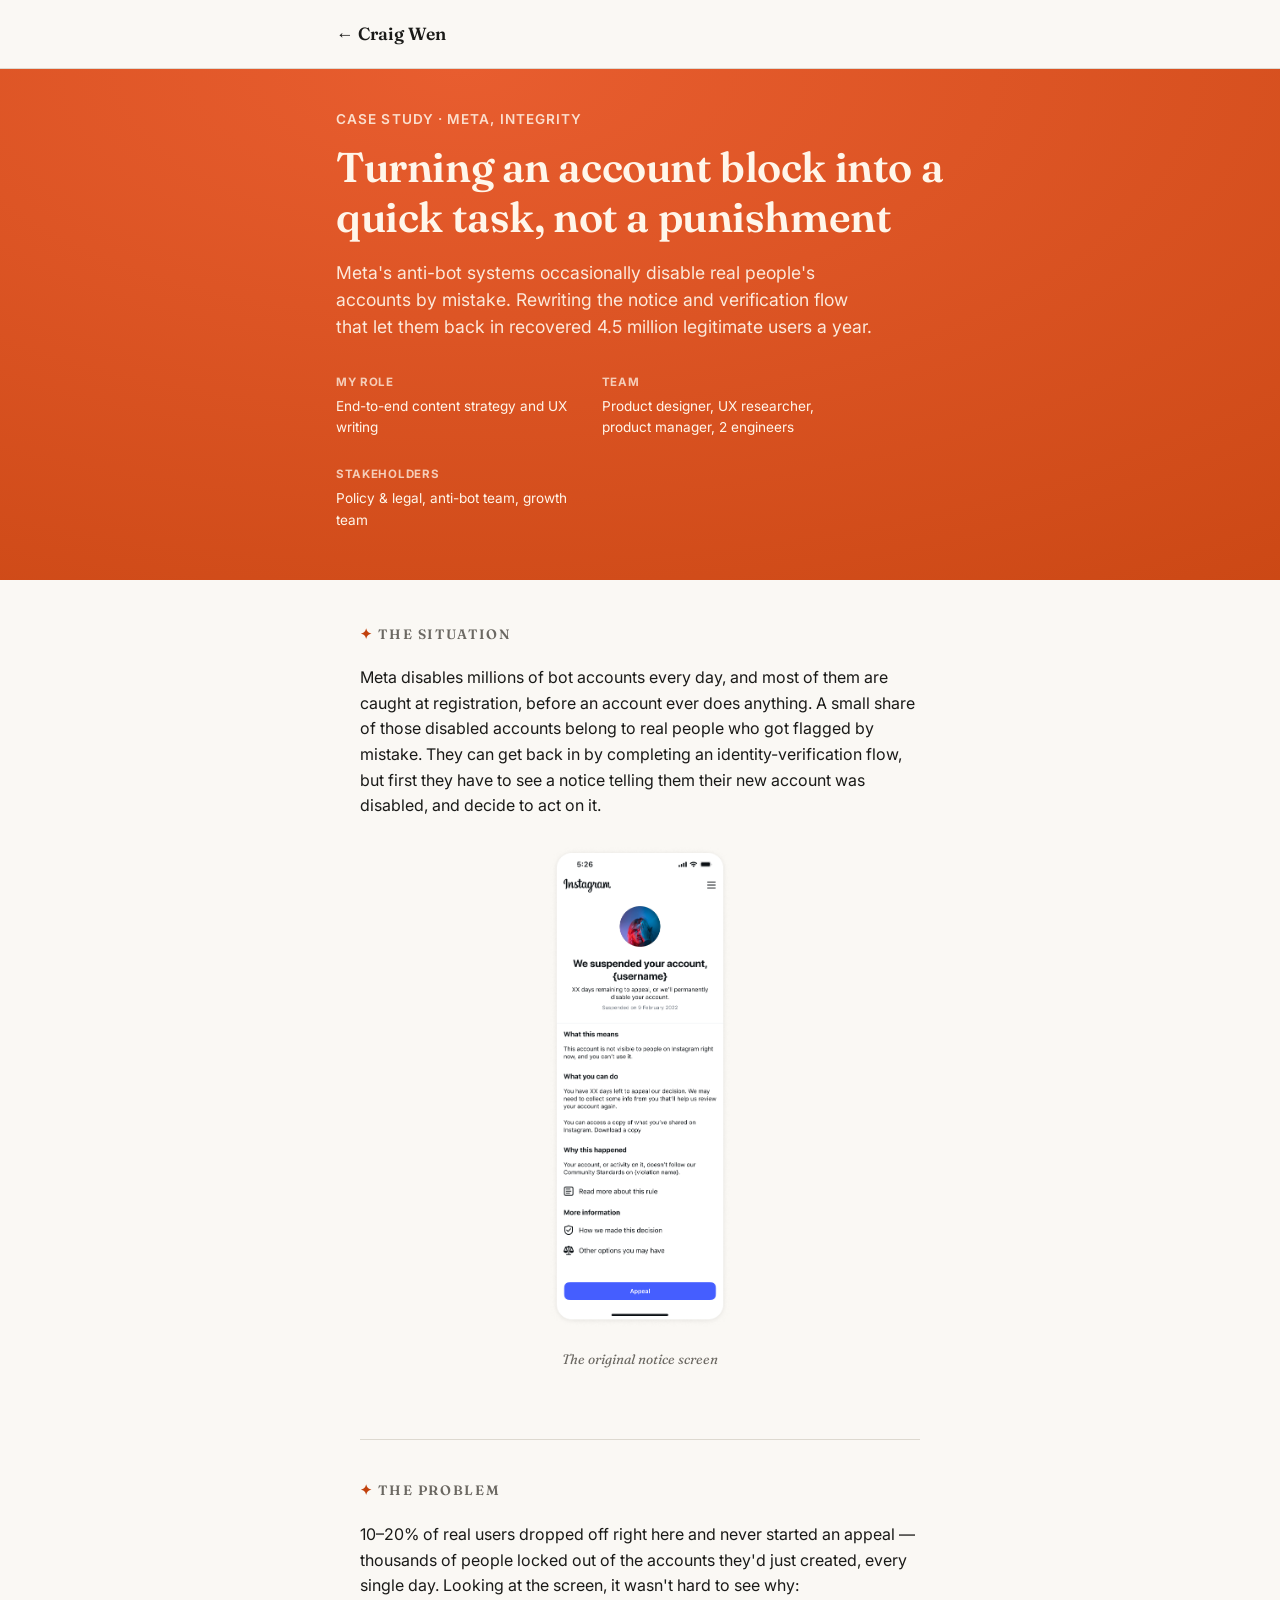
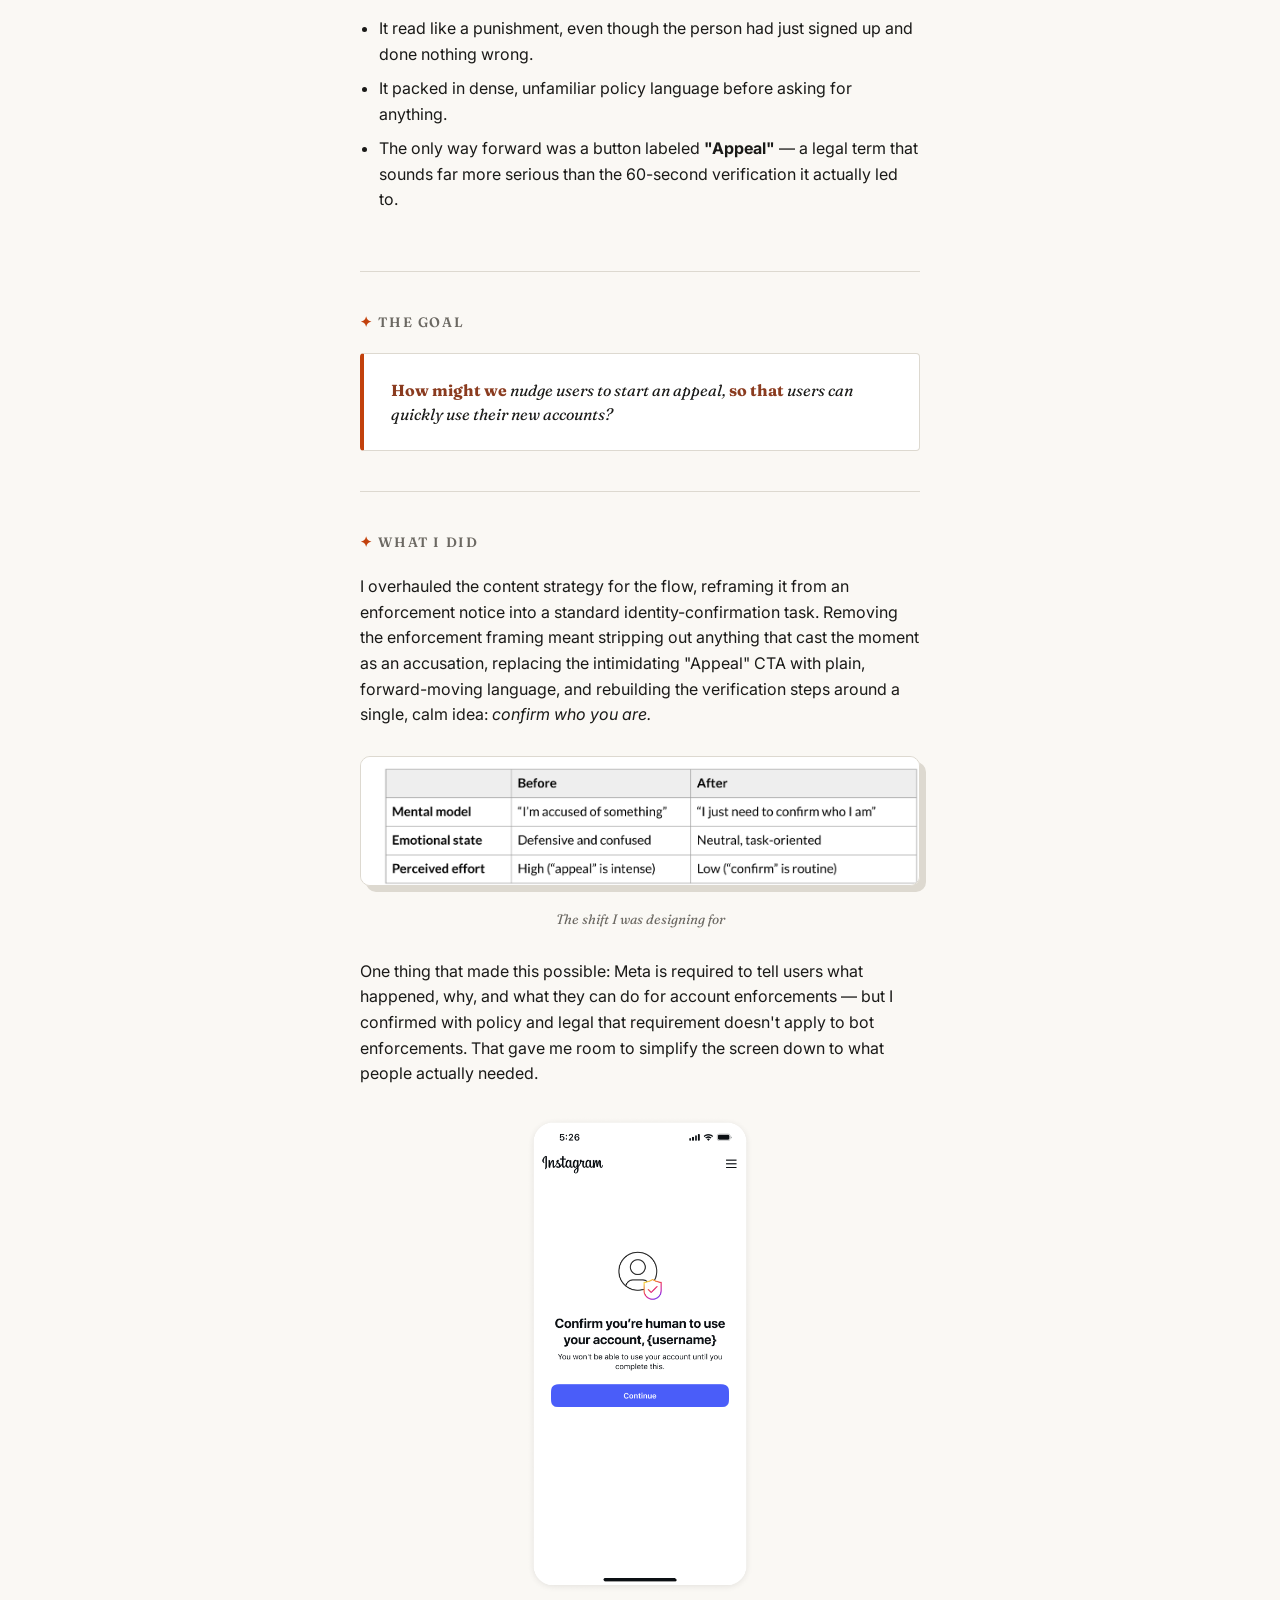
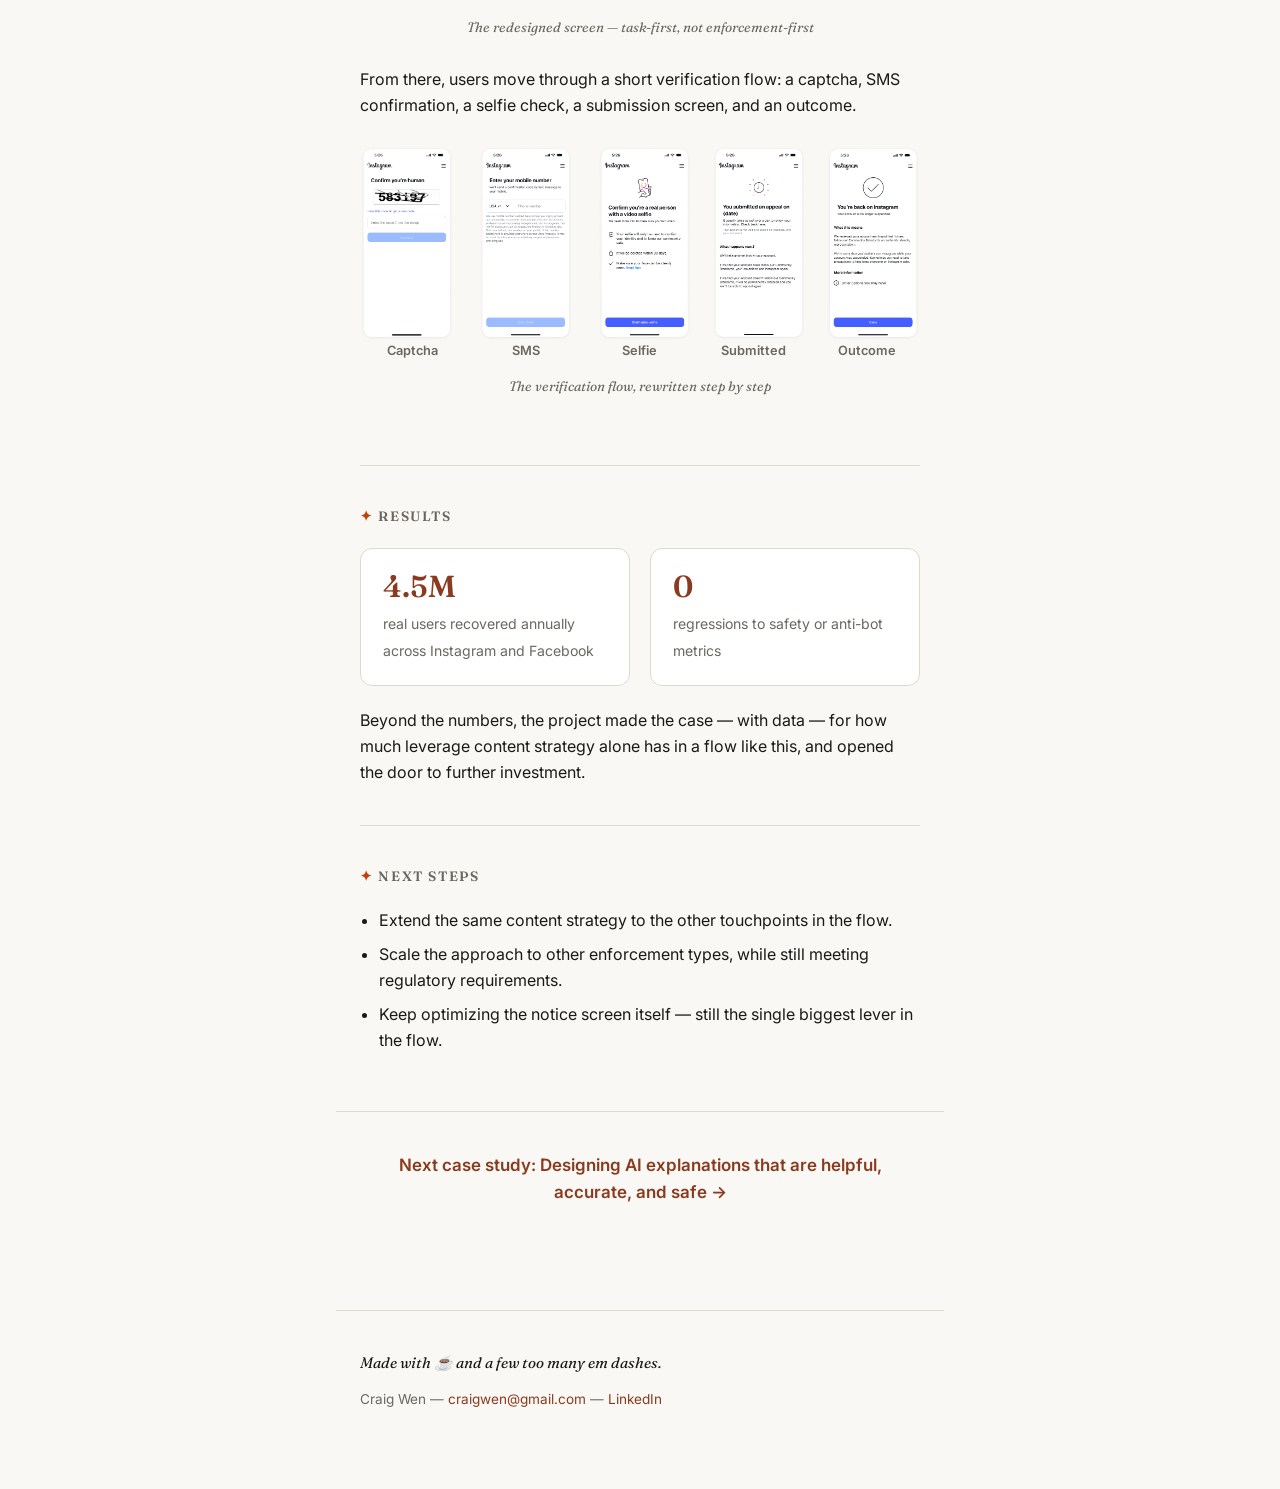
==== case-study-account-recovery.html @ 03ef3c87 "Version CSS/JS URLs so deploys can't serve stale assets" ====
<!doctype html>
<html lang="en">
<head>
<meta charset="utf-8">
<meta name="viewport" content="width=device-width, initial-scale=1">
<title>Recovering 4.5M blocked accounts a year — Craig Wen</title>
<meta name="description" content="Case study: reframing an account verification flow at Meta, recovering 4.5 million real users a year with no regressions.">
<link rel="stylesheet" href="style.css?v=3">
</head>
<body>

<header class="site-header">
  <div class="site-header-inner">
    <a class="site-name site-back" href="index.html">← Craig Wen</a>
  </div>
</header>

<div class="cs-topbar">
  <div class="cs-topbar-inner">
    <p class="cs-eyebrow">Case study · Meta, Integrity</p>
    <h1>Turning an account block into a quick task, not a punishment</h1>
    <p class="cs-dek">Meta's anti-bot systems occasionally disable real people's accounts by mistake. Rewriting the notice and verification flow that let them back in recovered 4.5 million legitimate users a year.</p>
    <ul class="cs-meta">
      <li><strong>My role</strong>End-to-end content strategy and UX writing</li>
      <li><strong>Team</strong>Product designer, UX researcher, product manager, 2 engineers</li>
      <li><strong>Stakeholders</strong>Policy &amp; legal, anti-bot team, growth team</li>
    </ul>
  </div>
</div>

<div class="cs-body">

  <section class="cs-section">
    <h2>The situation</h2>
    <p>Meta disables millions of bot accounts every day, and most of them are caught at registration, before an account ever does anything. A small share of those disabled accounts belong to real people who got flagged by mistake. They can get back in by completing an identity-verification flow, but first they have to see a notice telling them their new account was disabled, and decide to act on it.</p>
    <div class="cs-figure is-device">
      <img src="assets/case-studies/cs1-notice-before.png" alt="Original notice screen reading &quot;We suspended your account&quot; with dense legal-style copy explaining what this means, what you can do, and why this happened, ending in an &quot;Appeal&quot; button.">
      <figcaption>The original notice screen</figcaption>
    </div>
  </section>

  <section class="cs-section">
    <h2>The problem</h2>
    <p>10–20% of real users dropped off right here and never started an appeal — thousands of people locked out of the accounts they'd just created, every single day. Looking at the screen, it wasn't hard to see why:</p>
    <ul>
      <li>It read like a punishment, even though the person had just signed up and done nothing wrong.</li>
      <li>It packed in dense, unfamiliar policy language before asking for anything.</li>
      <li>The only way forward was a button labeled <strong>"Appeal"</strong> — a legal term that sounds far more serious than the 60-second verification it actually led to.</li>
    </ul>
  </section>

  <section class="cs-section">
    <h2>The goal</h2>
    <p class="cs-hmw"><b>How might we</b> nudge users to start an appeal, <b>so that</b> users can quickly use their new accounts?</p>
  </section>

  <section class="cs-section">
    <h2>What I did</h2>
    <p>I overhauled the content strategy for the flow, reframing it from an enforcement notice into a standard identity-confirmation task. Removing the enforcement framing meant stripping out anything that cast the moment as an accusation, replacing the intimidating "Appeal" CTA with plain, forward-moving language, and rebuilding the verification steps around a single, calm idea: <em>confirm who you are.</em></p>
    <div class="cs-figure">
      <img src="assets/case-studies/cs1-mental-model-table.png" alt="Table comparing the user's mental model, emotional state, and perceived effort before and after the redesign. Before: 'I'm accused of something,' defensive and confused, high effort. After: 'I just need to confirm who I am,' neutral and task-oriented, low effort.">
      <figcaption>The shift I was designing for</figcaption>
    </div>
    <p>One thing that made this possible: Meta is required to tell users what happened, why, and what they can do for account enforcements — but I confirmed with policy and legal that requirement doesn't apply to bot enforcements. That gave me room to simplify the screen down to what people actually needed.</p>
    <div class="cs-figure is-device">
      <img src="assets/case-studies/cs1-confirm-after.png" alt="Redesigned screen reading 'Confirm you're human to use your account' with a single Continue button, replacing the punitive suspension notice.">
      <figcaption>The redesigned screen — task-first, not enforcement-first</figcaption>
    </div>
    <p>From there, users move through a short verification flow: a captcha, SMS confirmation, a selfie check, a submission screen, and an outcome.</p>
    <div class="cs-figure is-wide is-device">
      <img src="assets/case-studies/cs1-appeal-flow.png" alt="Five-screen appeal flow: Captcha, SMS, Selfie, Submitted, and Outcome, each using calm, task-oriented language.">
      <div class="cs-flow-labels">
        <span>Captcha</span><span>SMS</span><span>Selfie</span><span>Submitted</span><span>Outcome</span>
      </div>
      <figcaption>The verification flow, rewritten step by step</figcaption>
    </div>
  </section>

  <section class="cs-section">
    <h2>Results</h2>
    <div class="cs-stats">
      <div class="cs-stat"><span class="num">4.5M</span><span class="label">real users recovered annually across Instagram and Facebook</span></div>
      <div class="cs-stat"><span class="num">0</span><span class="label">regressions to safety or anti-bot metrics</span></div>
    </div>
    <p style="margin-top:1.4rem;">Beyond the numbers, the project made the case — with data — for how much leverage content strategy alone has in a flow like this, and opened the door to further investment.</p>
  </section>

  <section class="cs-section">
    <h2>Next steps</h2>
    <ul>
      <li>Extend the same content strategy to the other touchpoints in the flow.</li>
      <li>Scale the approach to other enforcement types, while still meeting regulatory requirements.</li>
      <li>Keep optimizing the notice screen itself — still the single biggest lever in the flow.</li>
    </ul>
  </section>

</div>

<div class="cs-nextup">
  <a href="case-study-ai-explanations.html">Next case study: Designing AI explanations that are helpful, accurate, and safe →</a>
</div>

<footer>
  <p class="footer-sign">Made with <span aria-hidden="true">☕</span> and a few too many em dashes.</p>
  <p>Craig Wen — <a href="mailto:craigwen@gmail.com">craigwen@gmail.com</a> — <a href="https://www.linkedin.com/in/craig-wen/">LinkedIn</a></p>
</footer>

<script src="app.js?v=3"></script>
</body>
</html>
---- style.css ----
@import url('https://fonts.googleapis.com/css2?family=Fraunces:opsz,wght@9..144,400;9..144,500;9..144,600&family=Inter:wght@400;500;600&display=swap');

:root {
  --ink: #1a1a18;
  --paper: #faf8f4;
  --muted: #6b6862;
  --rule: #ddd9d0;
  --accent: #8a3b1f;
  --hero-bg: #c2410c;
  --hero-bg2: #e85d2f;
  --hero-ink: #fff6ea;
  --serif: 'Fraunces', Georgia, serif;
  --sans: 'Inter', -apple-system, BlinkMacSystemFont, sans-serif;
  --measure: 38rem;
}

* { box-sizing: border-box; }

.sr-only {
  position: absolute;
  width: 1px;
  height: 1px;
  padding: 0;
  margin: -1px;
  overflow: hidden;
  clip: rect(0 0 0 0);
  clip-path: inset(50%);
  white-space: nowrap;
  border: 0;
}

html {
  -webkit-text-size-adjust: 100%;
  scroll-padding-top: 5.5rem;
}

body {
  margin: 0;
  background: var(--paper);
  color: var(--ink);
  font-family: var(--sans);
  font-size: 17px;
  line-height: 1.6;
  -webkit-font-smoothing: antialiased;
}

main, footer {
  max-width: var(--measure);
  margin: 0 auto;
  padding: 0 1.5rem;
}

.site-header {
  position: sticky;
  top: 0;
  z-index: 50;
  background: var(--paper);
  border-bottom: 1px solid var(--rule);
  padding: 1.25rem 1.5rem;
}

.site-header-inner {
  max-width: var(--measure);
  margin: 0 auto;
  display: flex;
  justify-content: space-between;
  align-items: baseline;
}

.site-name {
  font-family: var(--serif);
  font-weight: 600;
  font-size: 1.1rem;
  color: var(--ink);
}

.site-back {
  text-decoration: none;
  transition: color 0.15s ease;
}

.site-back:hover {
  color: var(--hero-bg);
}

.site-nav {
  display: flex;
  align-items: center;
  gap: 0.9rem;
}

.site-nav a {
  color: var(--muted);
  text-decoration: none;
  font-size: 0.9rem;
  font-weight: 500;
  transition: color 0.15s ease;
}

.site-nav a:hover {
  color: var(--ink);
}

@keyframes rise {
  from { opacity: 0; transform: translateY(14px); }
  to { opacity: 1; transform: translateY(0); }
}

.summary {
  padding: 2.5rem 0;
  border-top: 1px solid var(--rule);
}

.summary p {
  font-family: var(--serif);
  font-size: 1.5rem;
  line-height: 1.5;
  margin: 0 0 1.3rem;
}

.summary p:last-child { margin-bottom: 0; }

section h2 {
  font-family: var(--serif);
  font-weight: 600;
  font-size: 0.85rem;
  text-transform: uppercase;
  letter-spacing: 0.12em;
  color: var(--muted);
  margin: 0 0 1.5rem;
}

section h2::before {
  content: '✦ ';
  color: var(--hero-bg);
}

.experience, .education, .skills {
  padding: 2.5rem 0;
  border-top: 1px solid var(--rule);
}

/* ---------- Experience: sticky rail + full detail column ---------- */

.exp-rail {
  display: none; /* becomes a rail at >=960px; below that the jobs stand alone */
}

.rail-item {
  display: flex;
  align-items: center;
  gap: 0.6rem;
  padding: 0.45rem 0 0.45rem 0.75rem;
  border-left: 2px solid transparent;
  color: var(--muted);
  font-size: 0.8rem;
  font-weight: 500;
  text-decoration: none;
  transition: color 0.18s ease, border-color 0.18s ease;
}

.rail-logo {
  height: 16px;
  width: auto;
  max-width: 24px;
  object-fit: contain;
  flex-shrink: 0;
  filter: grayscale(1) opacity(0.5);
  transition: filter 0.18s ease;
}

.rail-item:hover {
  color: var(--ink);
}

.rail-item.is-active {
  color: var(--ink);
  font-weight: 600;
  border-left-color: var(--hero-bg);
}

.rail-item:hover .rail-logo,
.rail-item.is-active .rail-logo {
  filter: none;
}

/* Six stacked cards would be heavy — a hairline rule is enough separation. */
.job + .job {
  border-top: 1px solid var(--rule);
  padding-top: 2.2rem;
}

.job, .edu {
  margin-bottom: 2.2rem;
}

.job:last-child, .edu:last-child {
  margin-bottom: 0;
}

@media (min-width: 960px) {
  /* Hang the rail in the left margin so the detail column keeps the same
     measure as the prose above it. */
  .experience {
    margin-left: -10.5rem;
    max-width: none;
  }

  .experience > h2 {
    margin-left: 10.5rem;
  }

  .exp-layout {
    display: grid;
    grid-template-columns: 9rem 1fr;
    gap: 1.5rem;
    align-items: start;
  }

  .exp-rail {
    display: block;
    position: sticky;
    top: 5.5rem; /* matches html { scroll-padding-top } */
  }
}

.job-head {
  display: flex;
  justify-content: space-between;
  align-items: flex-start;
  gap: 1rem;
  flex-wrap: wrap;
  margin-bottom: 0.1rem;
}

.job-identity {
  display: flex;
  align-items: center;
  gap: 0.65rem;
}

.job-logo {
  height: 26px;
  width: auto;
  max-width: 52px;
  object-fit: contain;
  flex-shrink: 0;
}

.job-mark {
  height: 26px;
  display: flex;
  align-items: center;
  font-size: 1.2rem;
  color: var(--hero-bg);
}

.job h3, .edu h3 {
  font-family: var(--serif);
  font-weight: 600;
  font-size: 1.25rem;
  margin: 0;
}

.dates {
  color: var(--muted);
  font-size: 0.85rem;
  white-space: nowrap;
}

.title {
  margin: 0.15rem 0 0.7rem;
  color: var(--muted);
  font-size: 0.95rem;
  font-style: italic;
  font-family: var(--serif);
}

.job ul {
  margin: 0;
  padding-left: 1.1rem;
}

.job li {
  margin-bottom: 0.5rem;
  font-size: 0.97rem;
}

.job li:last-child { margin-bottom: 0; }

.job-summary {
  margin: 0;
  font-size: 0.97rem;
}

.job.earlier h3 {
  font-size: 1.1rem;
}

.edu p {
  margin: 0;
  color: var(--muted);
  font-size: 0.95rem;
}

.skill-tags {
  list-style: none;
  margin: 0;
  padding: 0;
  display: flex;
  flex-wrap: wrap;
  gap: 0.6rem;
}

.skill-tags li {
  font-size: 0.88rem;
  font-weight: 500;
  padding: 0.4rem 0.85rem;
  border: 1.5px solid var(--ink);
  border-radius: 999px;
  background: var(--paper);
  transition: transform 0.18s ease, background 0.18s ease, color 0.18s ease;
}

.skill-tags li:nth-child(odd) { transform: rotate(-1.2deg); }
.skill-tags li:nth-child(even) { transform: rotate(1.2deg); }

.skill-tags li:hover {
  background: var(--hero-bg);
  border-color: var(--hero-bg);
  color: var(--hero-ink);
  transform: rotate(0deg) scale(1.05);
}

footer {
  padding: 2.5rem 1.5rem 4rem;
  border-top: 1px solid var(--rule);
  margin-top: 2.5rem;
  color: var(--muted);
  font-size: 0.85rem;
}

.footer-sign {
  font-family: var(--serif);
  font-style: italic;
  color: var(--ink);
  font-size: 0.95rem;
  margin: 0 0 0.6rem;
}

/* ---------- Typed role + caret after the name ---------- */

.site-role {
  font-family: var(--sans);
  font-size: 0.92rem;
  font-weight: 500;
  color: var(--muted);
  letter-spacing: 0.005em;
}

.caret {
  display: inline-block;
  width: 2px;
  height: 1em;
  margin-left: 3px;
  background: var(--hero-bg);
  vertical-align: -0.12em;
  animation: blink 1.15s step-end infinite;
}

/* Hold the caret solid while keys are "being pressed". */
.caret.is-typing {
  animation: none;
  opacity: 1;
}

@keyframes blink {
  0%, 100% { opacity: 1; }
  50% { opacity: 0; }
}

/* ---------- Stat hover annotations ---------- */

.stat {
  position: relative;
  cursor: help;
  border-bottom: 1.5px solid transparent;
  transition: border-color 0.18s ease;
}

.stat:hover,
.stat:focus-visible {
  border-bottom-color: var(--hero-bg);
}

.stat::after {
  content: attr(data-note);
  position: absolute;
  bottom: calc(100% + 8px);
  left: 50%;
  transform: translateX(-50%) translateY(4px);
  min-width: 12rem;
  max-width: 16rem;
  padding: 0.5rem 0.7rem;
  background: var(--ink);
  color: var(--paper);
  font-family: var(--sans);
  font-style: normal;
  font-size: 0.78rem;
  font-weight: 500;
  line-height: 1.4;
  text-align: center;
  border-radius: 8px;
  opacity: 0;
  pointer-events: none;
  transition: opacity 0.2s ease, transform 0.2s ease;
  z-index: 10;
}

.stat:hover::after,
.stat:focus-visible::after {
  opacity: 1;
  transform: translateX(-50%) translateY(0);
}

/* ---------- "Words matter" callout ---------- */

.words-matter {
  margin: 1.2rem 0 0;
  padding: 0.9rem 0 0.9rem 1rem;
  border-left: 2.5px solid var(--hero-bg);
  font-family: var(--serif);
  font-style: italic;
  font-size: 1rem;
  line-height: 1.5;
  color: var(--ink);
}

.words-matter::before {
  content: 'Words matter';
  display: block;
  font-family: var(--sans);
  font-style: normal;
  font-size: 0.68rem;
  font-weight: 700;
  letter-spacing: 0.14em;
  text-transform: uppercase;
  color: var(--hero-bg);
  margin-bottom: 0.35rem;
}

/* ---------- Copy-to-clipboard toast ---------- */

.toast {
  position: fixed;
  bottom: 1.5rem;
  left: 50%;
  transform: translateX(-50%) translateY(10px);
  background: var(--ink);
  color: var(--paper);
  font-size: 0.85rem;
  font-weight: 500;
  padding: 0.65rem 1.1rem;
  border-radius: 999px;
  opacity: 0;
  pointer-events: none;
  transition: opacity 0.25s ease, transform 0.25s ease;
  z-index: 100;
}

.toast.is-visible {
  opacity: 1;
  transform: translateX(-50%) translateY(0);
}

footer a {
  color: var(--accent);
  text-decoration: none;
}

@media (max-width: 480px) {
  body { font-size: 16px; }
  .cs-card {
    grid-template-columns: 1fr;
  }
  .cs-card-img {
    grid-column: 1;
    grid-row: auto;
    width: 80px;
    margin-bottom: 0.9rem;
  }
}

/* ---------- Case studies (homepage cards) ---------- */

.case-studies {
  padding: 2.5rem 0;
  border-top: 1px solid var(--rule);
}

.cs-cards {
  display: flex;
  flex-direction: column;
  gap: 1.1rem;
}

.cs-card {
  display: grid;
  grid-template-columns: 1fr 108px;
  gap: 0 1.25rem;
  align-items: start;
  padding: 1.5rem 1.6rem;
  background: var(--paper);
  border: 1.5px solid var(--rule);
  border-radius: 14px;
  text-decoration: none;
  color: inherit;
  transition: transform 0.18s ease, border-color 0.18s ease, box-shadow 0.18s ease;
}

.cs-card-img {
  grid-column: 2;
  grid-row: 1 / 5;
  width: 108px;
  aspect-ratio: 9 / 18;
  object-fit: cover;
  object-position: center 22%;
  border-radius: 10px;
  border: 1px solid var(--rule);
}

.cs-card:hover {
  transform: translateY(-3px);
  border-color: var(--hero-bg);
  box-shadow: 4px 5px 0 var(--rule);
}

.cs-card .cs-card-eyebrow {
  display: flex;
  align-items: center;
  grid-column: 1;
  margin-bottom: 0.7rem;
}

.cs-card-logo {
  height: 20px;
  width: auto;
  max-width: 104px;
  object-fit: contain;
  object-position: left center;
  filter: grayscale(1) opacity(0.55);
  transition: filter 0.18s ease;
}

.cs-card:hover .cs-card-logo {
  filter: none;
}

.cs-card h3 {
  grid-column: 1;
  font-family: var(--serif);
  font-weight: 600;
  font-size: 1.3rem;
  margin: 0 0 0.5rem;
  line-height: 1.3;
}

.cs-card p {
  grid-column: 1;
  margin: 0;
  color: var(--muted);
  font-size: 0.95rem;
  line-height: 1.5;
}

.cs-card .cs-card-cta {
  font-size: 0.85rem;
  font-weight: 600;
  color: var(--ink);
}

.cs-card .cs-card-cta::after {
  content: ' →';
}

/* ---------- Case study pages ---------- */

.cs-topbar {
  background: radial-gradient(120% 140% at 18% 0%, var(--hero-bg2) 0%, var(--hero-bg) 60%);
  background-size: 200% 200%;
  color: var(--hero-ink);
  padding: 2.5rem 1.5rem 3rem;
  animation: drift 34s ease-in-out infinite alternate;
}

@keyframes drift {
  from { background-position: 0% 0%; }
  to { background-position: 100% 60%; }
}

.cs-topbar-inner {
  max-width: var(--measure);
  margin: 0 auto;
}

.cs-eyebrow {
  font-weight: 600;
  font-size: 0.85rem;
  letter-spacing: 0.08em;
  text-transform: uppercase;
  opacity: 0.85;
  margin: 0 0 0.75rem;
}

.cs-topbar h1 {
  font-family: var(--serif);
  font-weight: 600;
  font-size: clamp(1.9rem, 5vw, 2.6rem);
  line-height: 1.2;
  margin: 0 0 1rem;
  letter-spacing: -0.01em;
}

.cs-dek {
  font-size: 1.1rem;
  line-height: 1.55;
  opacity: 0.92;
  margin: 0;
  max-width: 34rem;
}

.cs-meta {
  display: flex;
  flex-wrap: wrap;
  gap: 1.6rem;
  margin: 2rem 0 0;
  padding: 0;
  list-style: none;
}

.cs-meta li {
  font-size: 0.85rem;
  max-width: 15rem;
}

.cs-meta strong {
  display: block;
  font-size: 0.72rem;
  text-transform: uppercase;
  letter-spacing: 0.06em;
  opacity: 0.75;
  margin-bottom: 0.3rem;
}

.cs-body {
  max-width: var(--measure);
  margin: 0 auto;
  padding: 0 1.5rem;
}

.cs-section {
  padding: 2.5rem 0;
  border-top: 1px solid var(--rule);
}

.cs-section:first-child {
  border-top: none;
  padding-top: 2.75rem;
}

.cs-section h2 {
  font-family: var(--serif);
  font-weight: 600;
  font-size: 0.85rem;
  text-transform: uppercase;
  letter-spacing: 0.12em;
  color: var(--muted);
  margin: 0 0 1.25rem;
}

.cs-section h2::before {
  content: '✦ ';
  color: var(--hero-bg);
}

.cs-section p {
  margin: 0 0 1.1rem;
  font-size: 1rem;
}

.cs-section p:last-child { margin-bottom: 0; }

.cs-section ul, .cs-section ol {
  margin: 0 0 1.1rem;
  padding-left: 1.2rem;
}

.cs-section li {
  margin-bottom: 0.55rem;
  font-size: 1rem;
}

.cs-section li:last-child { margin-bottom: 0; }

.cs-hmw {
  font-family: var(--serif);
  font-size: 1.35rem;
  line-height: 1.5;
  font-style: italic;
  padding: 1.5rem 1.7rem;
  background: #fff;
  border: 1.5px solid var(--rule);
  border-left: 4px solid var(--hero-bg);
  border-radius: 4px;
}

.cs-hmw b { font-style: normal; color: var(--accent); }

.cs-figure {
  margin: 1.75rem 0;
  text-align: center;
}

.cs-figure img {
  max-width: 100%;
  border-radius: 10px;
  border: 1px solid var(--rule);
  box-shadow: 6px 6px 0 var(--rule);
}

.cs-figure.is-wide img { max-width: 100%; }

.cs-figure.is-device img {
  border: none;
  box-shadow: none;
  max-height: 480px;
}

.cs-flow-labels {
  display: grid;
  grid-template-columns: repeat(5, 1fr);
  gap: 0.5rem;
  margin: -0.5rem 0 0;
}

.cs-flow-labels span {
  text-align: center;
  font-size: 0.8rem;
  color: var(--muted);
  font-weight: 600;
}

@media (max-width: 480px) {
  .cs-flow-labels span { font-size: 0.68rem; }
}

.cs-figure figcaption {
  margin-top: 0.9rem;
  font-size: 0.85rem;
  color: var(--muted);
  font-style: italic;
  font-family: var(--serif);
}

.cs-figure-row {
  display: flex;
  gap: 1.5rem;
  justify-content: center;
  flex-wrap: wrap;
  margin: 1.75rem 0 0.9rem;
}

.cs-figure-row img {
  max-height: 340px;
  width: auto;
  border-radius: 10px;
  border: 1px solid var(--rule);
  box-shadow: 6px 6px 0 var(--rule);
}

.cs-quote {
  font-family: var(--serif);
  font-size: 1.05rem;
  font-style: italic;
  line-height: 1.6;
  padding: 1.3rem 1.6rem;
  background: #fff;
  border: 1.5px solid var(--rule);
  border-radius: 10px;
  margin: 0 0 1.1rem;
}

.cs-quote:before { content: '“'; color: var(--hero-bg); font-style: normal; }
.cs-quote:after { content: '”'; color: var(--hero-bg); font-style: normal; }

.cs-stats {
  display: grid;
  grid-template-columns: repeat(auto-fit, minmax(11rem, 1fr));
  gap: 1.2rem;
  margin: 0.5rem 0 0;
}

.cs-stat {
  padding: 1.3rem 1.4rem;
  background: #fff;
  border: 1.5px solid var(--rule);
  border-radius: 12px;
}

.cs-stat .num {
  display: block;
  font-family: var(--serif);
  font-weight: 600;
  font-size: 1.9rem;
  color: var(--accent);
  line-height: 1.1;
  margin-bottom: 0.4rem;
}

.cs-stat .label {
  font-size: 0.88rem;
  color: var(--muted);
}

.cs-flow {
  display: flex;
  align-items: center;
  gap: 0.6rem;
  flex-wrap: wrap;
  margin: 1.5rem 0;
}

.cs-flow-step {
  display: flex;
  flex-direction: column;
  align-items: center;
  gap: 0.5rem;
  text-align: center;
  width: 6.5rem;
}

.cs-flow-step .n {
  width: 2.4rem;
  height: 2.4rem;
  border-radius: 50%;
  background: var(--hero-bg);
  color: var(--hero-ink);
  display: flex;
  align-items: center;
  justify-content: center;
  font-family: var(--serif);
  font-weight: 600;
}

.cs-flow-step span:last-child {
  font-size: 0.82rem;
  color: var(--muted);
}

.cs-flow-arrow {
  color: var(--rule);
  font-size: 1.3rem;
}

.cs-dodont {
  display: grid;
  grid-template-columns: repeat(auto-fit, minmax(13rem, 1fr));
  gap: 1.2rem;
  margin: 1.5rem 0 0;
}

.cs-dodont > div {
  padding: 1.3rem 1.4rem;
  border-radius: 12px;
  border: 1.5px solid var(--rule);
}

.cs-dodont .do {
  background: #fff;
  border-left: 4px solid #3b7d4f;
}

.cs-dodont .dont {
  background: #fff;
  border-left: 4px solid var(--accent);
}

.cs-dodont .label {
  display: block;
  font-size: 0.72rem;
  font-weight: 700;
  letter-spacing: 0.08em;
  text-transform: uppercase;
  margin-bottom: 0.5rem;
}

.cs-dodont .do .label { color: #3b7d4f; }
.cs-dodont .dont .label { color: var(--accent); }

.cs-nextup {
  padding: 2.5rem 1.5rem 4rem;
  border-top: 1px solid var(--rule);
  max-width: var(--measure);
  margin: 0 auto;
  text-align: center;
}

.cs-nextup a {
  color: var(--accent);
  font-weight: 600;
  text-decoration: none;
}

@media (max-width: 480px) {
  .cs-figure-row { flex-direction: column; align-items: center; }
  .cs-figure-row img { max-height: none; }
}

@media (prefers-reduced-motion: reduce) {
  .caret { animation: none; }
  .cs-topbar { animation: none; }
  .stat::after { transition: opacity 0.15s ease; }
}
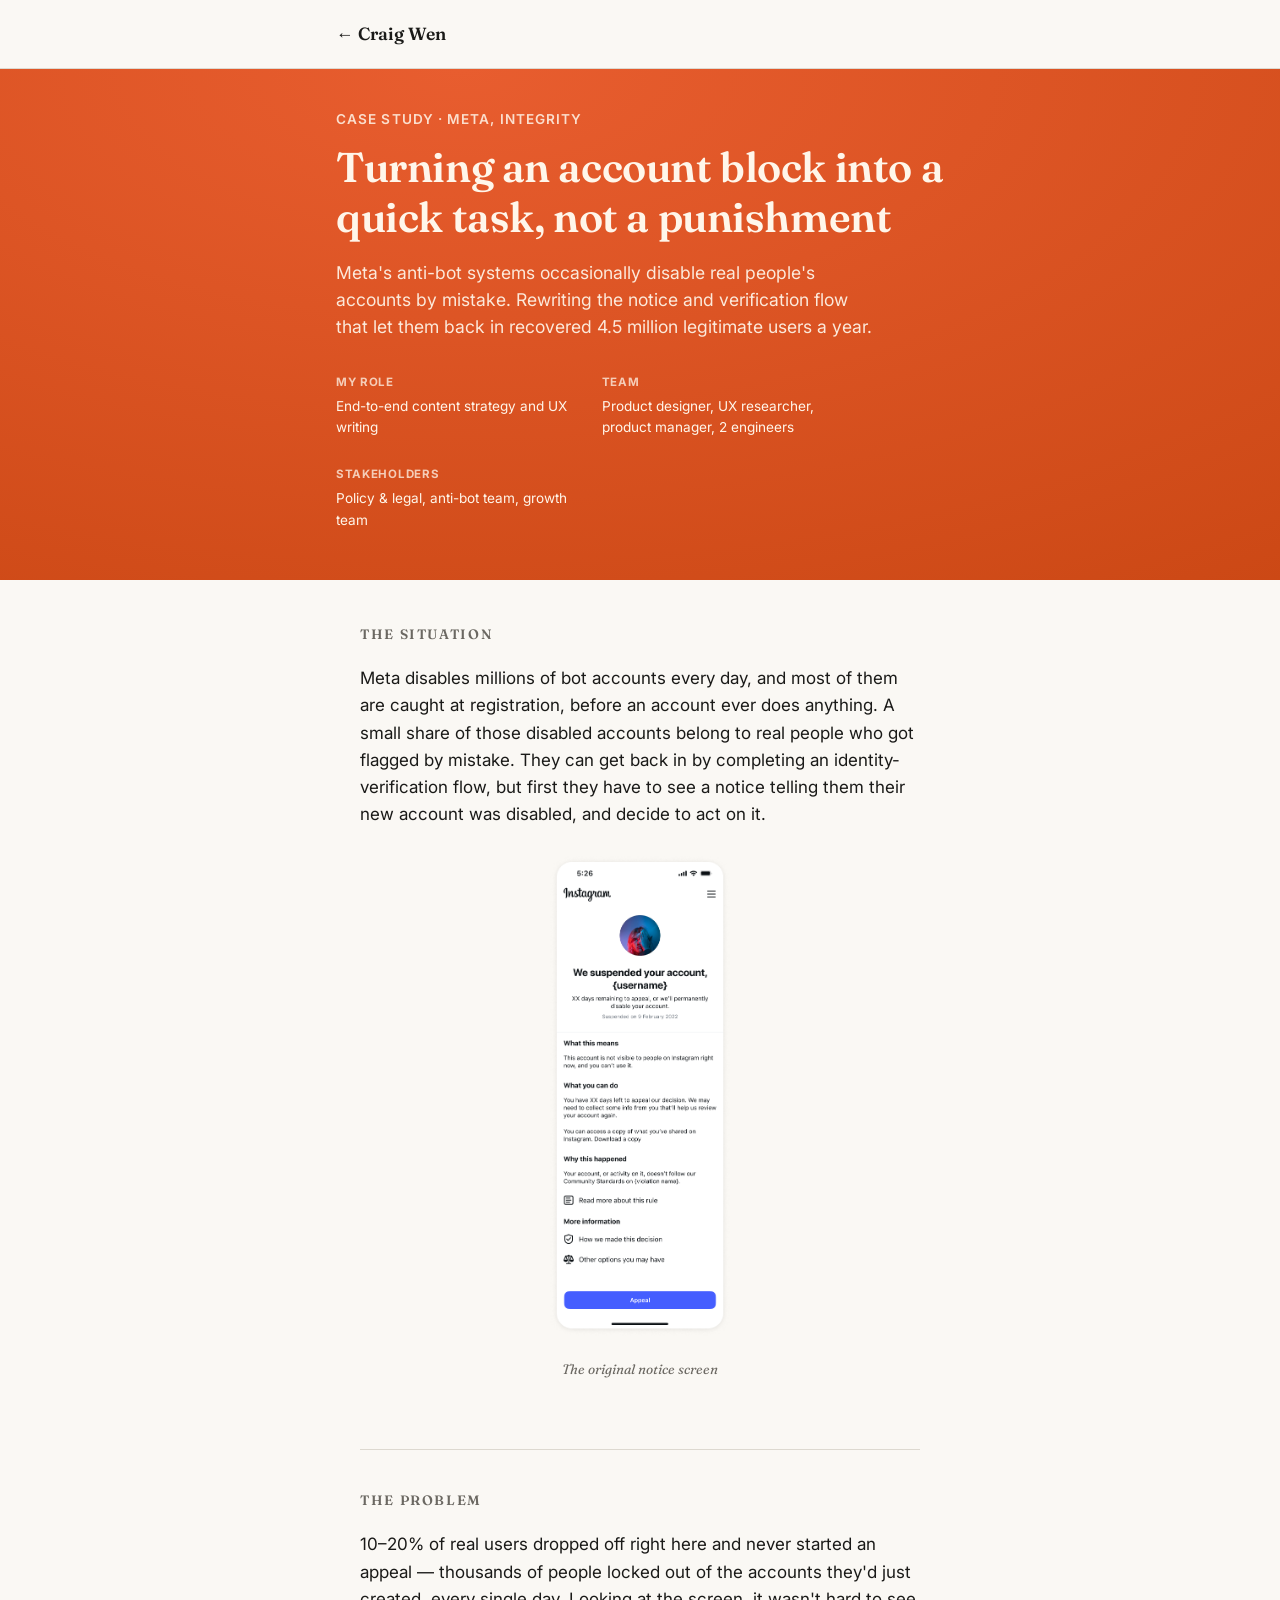
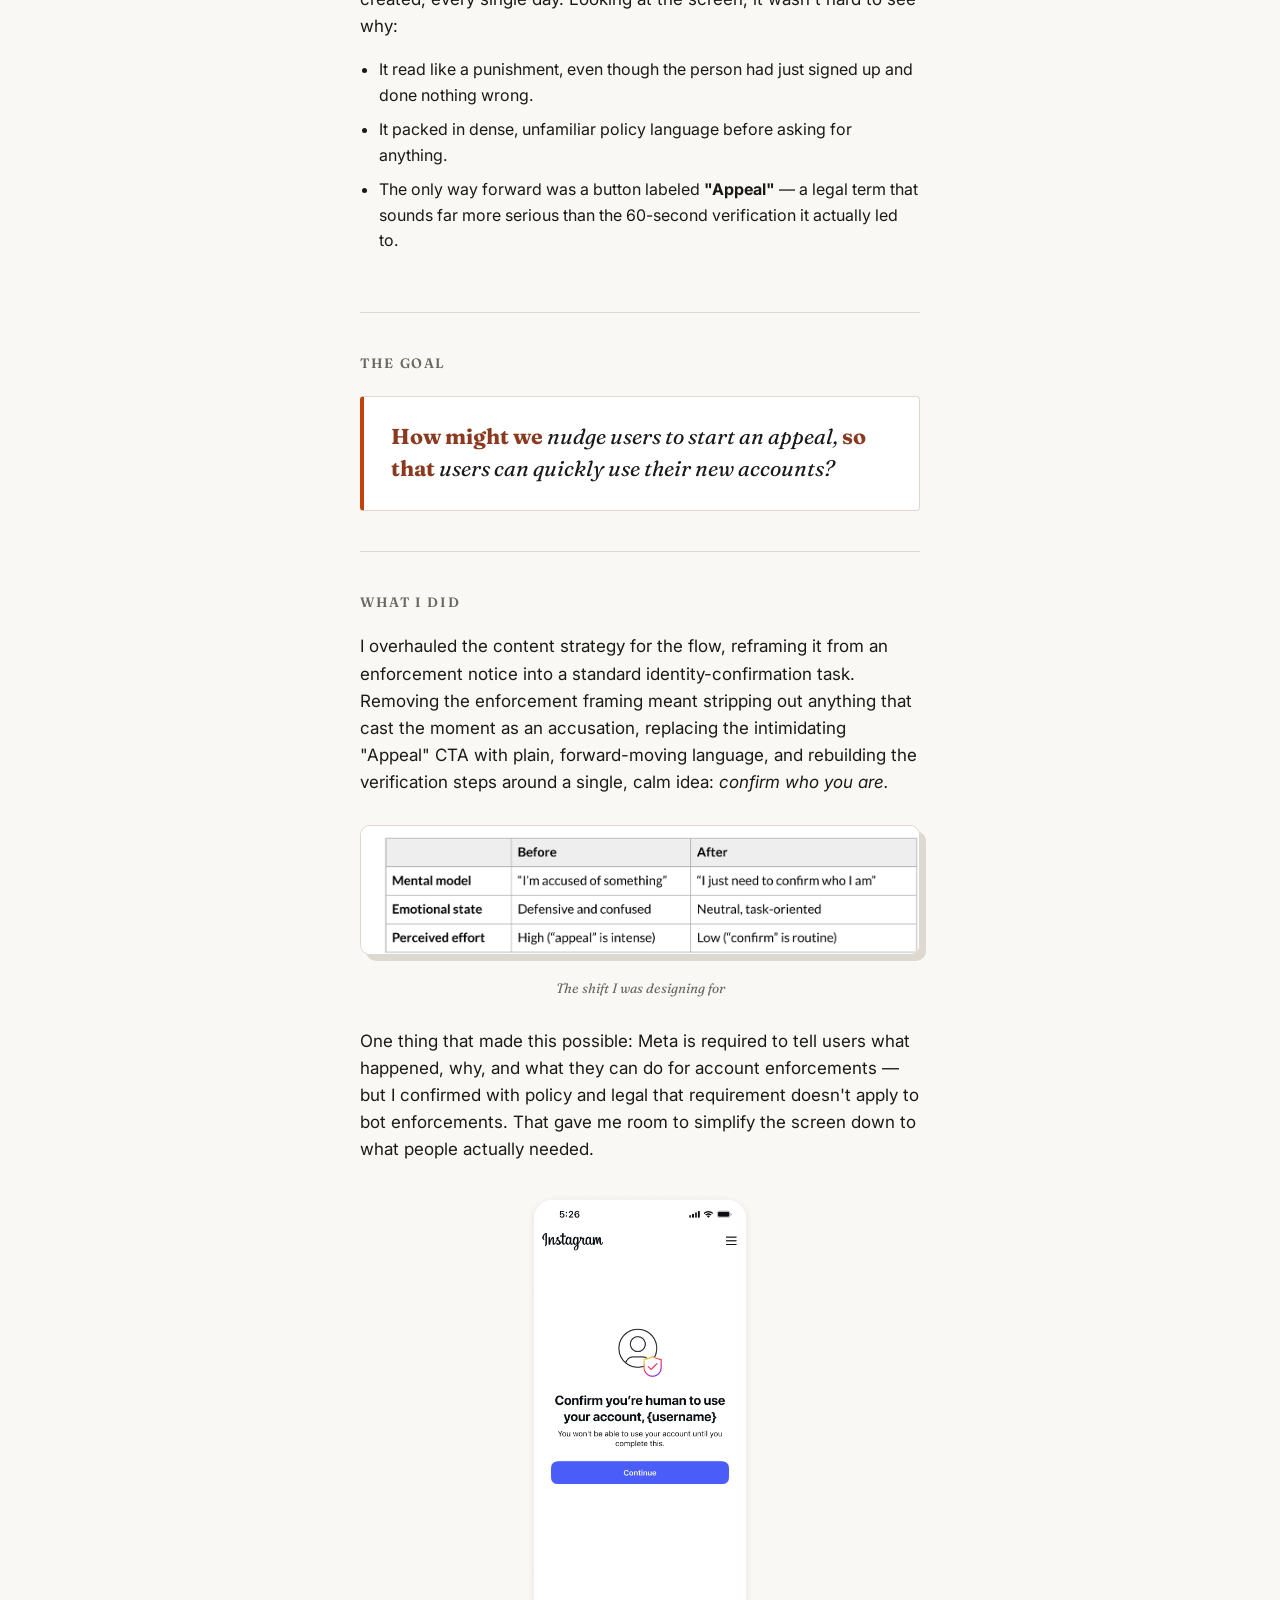
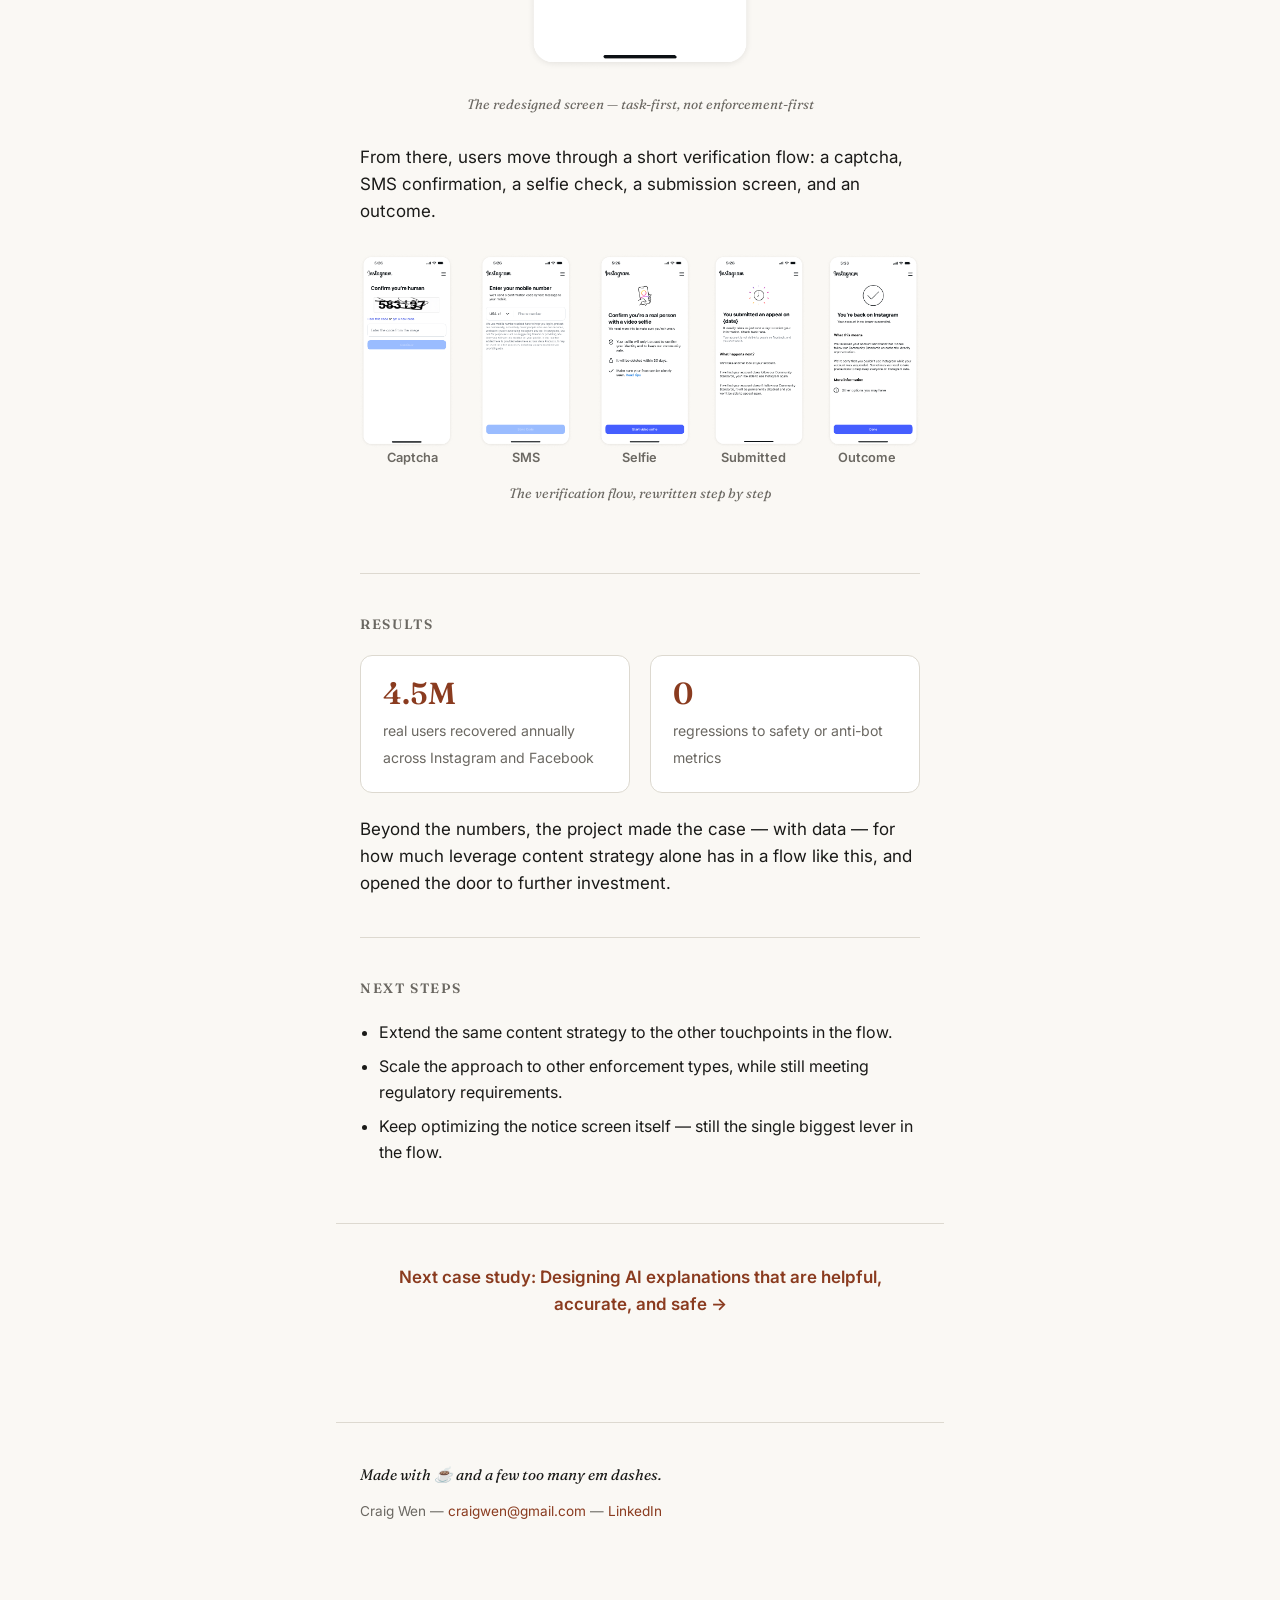
==== commit 726d82a9: "Remove diamond ornament from section headings" ====
--- a/case-study-account-recovery.html
+++ b/case-study-account-recovery.html
@@ -5,7 +5,7 @@
 <meta name="viewport" content="width=device-width, initial-scale=1">
 <title>Recovering 4.5M blocked accounts a year — Craig Wen</title>
 <meta name="description" content="Case study: reframing an account verification flow at Meta, recovering 4.5 million real users a year with no regressions.">
-<link rel="stylesheet" href="style.css?v=3">
+<link rel="stylesheet" href="style.css?v=c9c57f74">
 </head>
 <body>
 
@@ -34,7 +34,7 @@
     <h2>The situation</h2>
     <p>Meta disables millions of bot accounts every day, and most of them are caught at registration, before an account ever does anything. A small share of those disabled accounts belong to real people who got flagged by mistake. They can get back in by completing an identity-verification flow, but first they have to see a notice telling them their new account was disabled, and decide to act on it.</p>
     <div class="cs-figure is-device">
-      <img src="assets/case-studies/cs1-notice-before.png" alt="Original notice screen reading &quot;We suspended your account&quot; with dense legal-style copy explaining what this means, what you can do, and why this happened, ending in an &quot;Appeal&quot; button.">
+      <img src="assets/case-studies/cs1-notice-before.png?v=751e4220" alt="Original notice screen reading &quot;We suspended your account&quot; with dense legal-style copy explaining what this means, what you can do, and why this happened, ending in an &quot;Appeal&quot; button.">
       <figcaption>The original notice screen</figcaption>
     </div>
   </section>
@@ -58,17 +58,17 @@
     <h2>What I did</h2>
     <p>I overhauled the content strategy for the flow, reframing it from an enforcement notice into a standard identity-confirmation task. Removing the enforcement framing meant stripping out anything that cast the moment as an accusation, replacing the intimidating "Appeal" CTA with plain, forward-moving language, and rebuilding the verification steps around a single, calm idea: <em>confirm who you are.</em></p>
     <div class="cs-figure">
-      <img src="assets/case-studies/cs1-mental-model-table.png" alt="Table comparing the user's mental model, emotional state, and perceived effort before and after the redesign. Before: 'I'm accused of something,' defensive and confused, high effort. After: 'I just need to confirm who I am,' neutral and task-oriented, low effort.">
+      <img src="assets/case-studies/cs1-mental-model-table.png?v=41b613d4" alt="Table comparing the user's mental model, emotional state, and perceived effort before and after the redesign. Before: 'I'm accused of something,' defensive and confused, high effort. After: 'I just need to confirm who I am,' neutral and task-oriented, low effort.">
       <figcaption>The shift I was designing for</figcaption>
     </div>
     <p>One thing that made this possible: Meta is required to tell users what happened, why, and what they can do for account enforcements — but I confirmed with policy and legal that requirement doesn't apply to bot enforcements. That gave me room to simplify the screen down to what people actually needed.</p>
     <div class="cs-figure is-device">
-      <img src="assets/case-studies/cs1-confirm-after.png" alt="Redesigned screen reading 'Confirm you're human to use your account' with a single Continue button, replacing the punitive suspension notice.">
+      <img src="assets/case-studies/cs1-confirm-after.png?v=d068cdd9" alt="Redesigned screen reading 'Confirm you're human to use your account' with a single Continue button, replacing the punitive suspension notice.">
       <figcaption>The redesigned screen — task-first, not enforcement-first</figcaption>
     </div>
     <p>From there, users move through a short verification flow: a captcha, SMS confirmation, a selfie check, a submission screen, and an outcome.</p>
     <div class="cs-figure is-wide is-device">
-      <img src="assets/case-studies/cs1-appeal-flow.png" alt="Five-screen appeal flow: Captcha, SMS, Selfie, Submitted, and Outcome, each using calm, task-oriented language.">
+      <img src="assets/case-studies/cs1-appeal-flow.png?v=748c6bdd" alt="Five-screen appeal flow: Captcha, SMS, Selfie, Submitted, and Outcome, each using calm, task-oriented language.">
       <div class="cs-flow-labels">
         <span>Captcha</span><span>SMS</span><span>Selfie</span><span>Submitted</span><span>Outcome</span>
       </div>
@@ -105,6 +105,6 @@
   <p>Craig Wen — <a href="mailto:craigwen@gmail.com">craigwen@gmail.com</a> — <a href="https://www.linkedin.com/in/craig-wen/">LinkedIn</a></p>
 </footer>
 
-<script src="app.js?v=3"></script>
+<script src="app.js?v=5b1397e5"></script>
 </body>
 </html>
--- a/style.css
+++ b/style.css
@@ -130,11 +130,6 @@
   margin: 0 0 1.5rem;
 }
 
-section h2::before {
-  content: '✦ ';
-  color: var(--hero-bg);
-}
-
 .experience, .education, .skills {
   padding: 2.5rem 0;
   border-top: 1px solid var(--rule);
@@ -170,6 +165,13 @@
 }
 
 .rail-item:hover {
+  color: var(--ink);
+}
+
+.rail-item:focus-visible {
+  outline: 2px solid var(--hero-bg);
+  outline-offset: 2px;
+  border-radius: 2px;
   color: var(--ink);
 }
 
@@ -678,12 +680,7 @@
   margin: 0 0 1.25rem;
 }
 
-.cs-section h2::before {
-  content: '✦ ';
-  color: var(--hero-bg);
-}
-
-.cs-section p {
+.cs-.cs-section p {
   margin: 0 0 1.1rem;
   font-size: 1rem;
 }
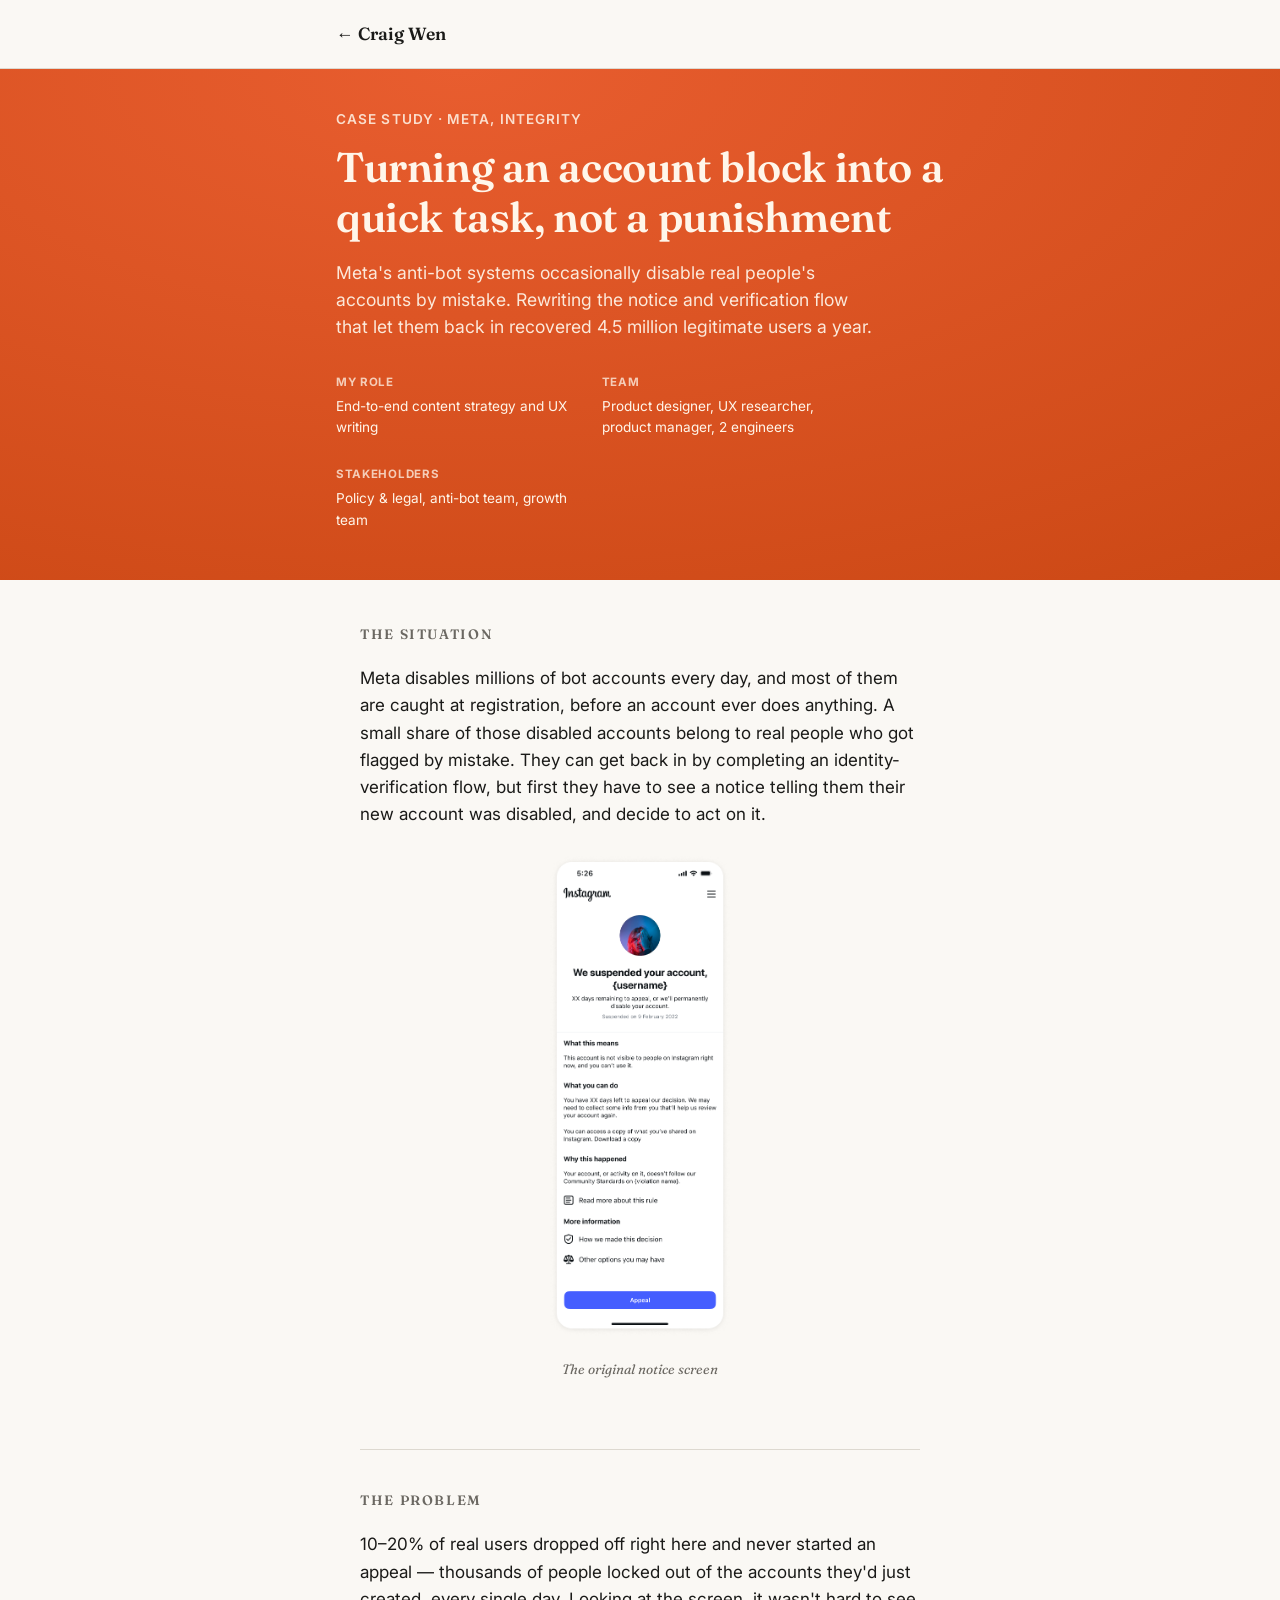
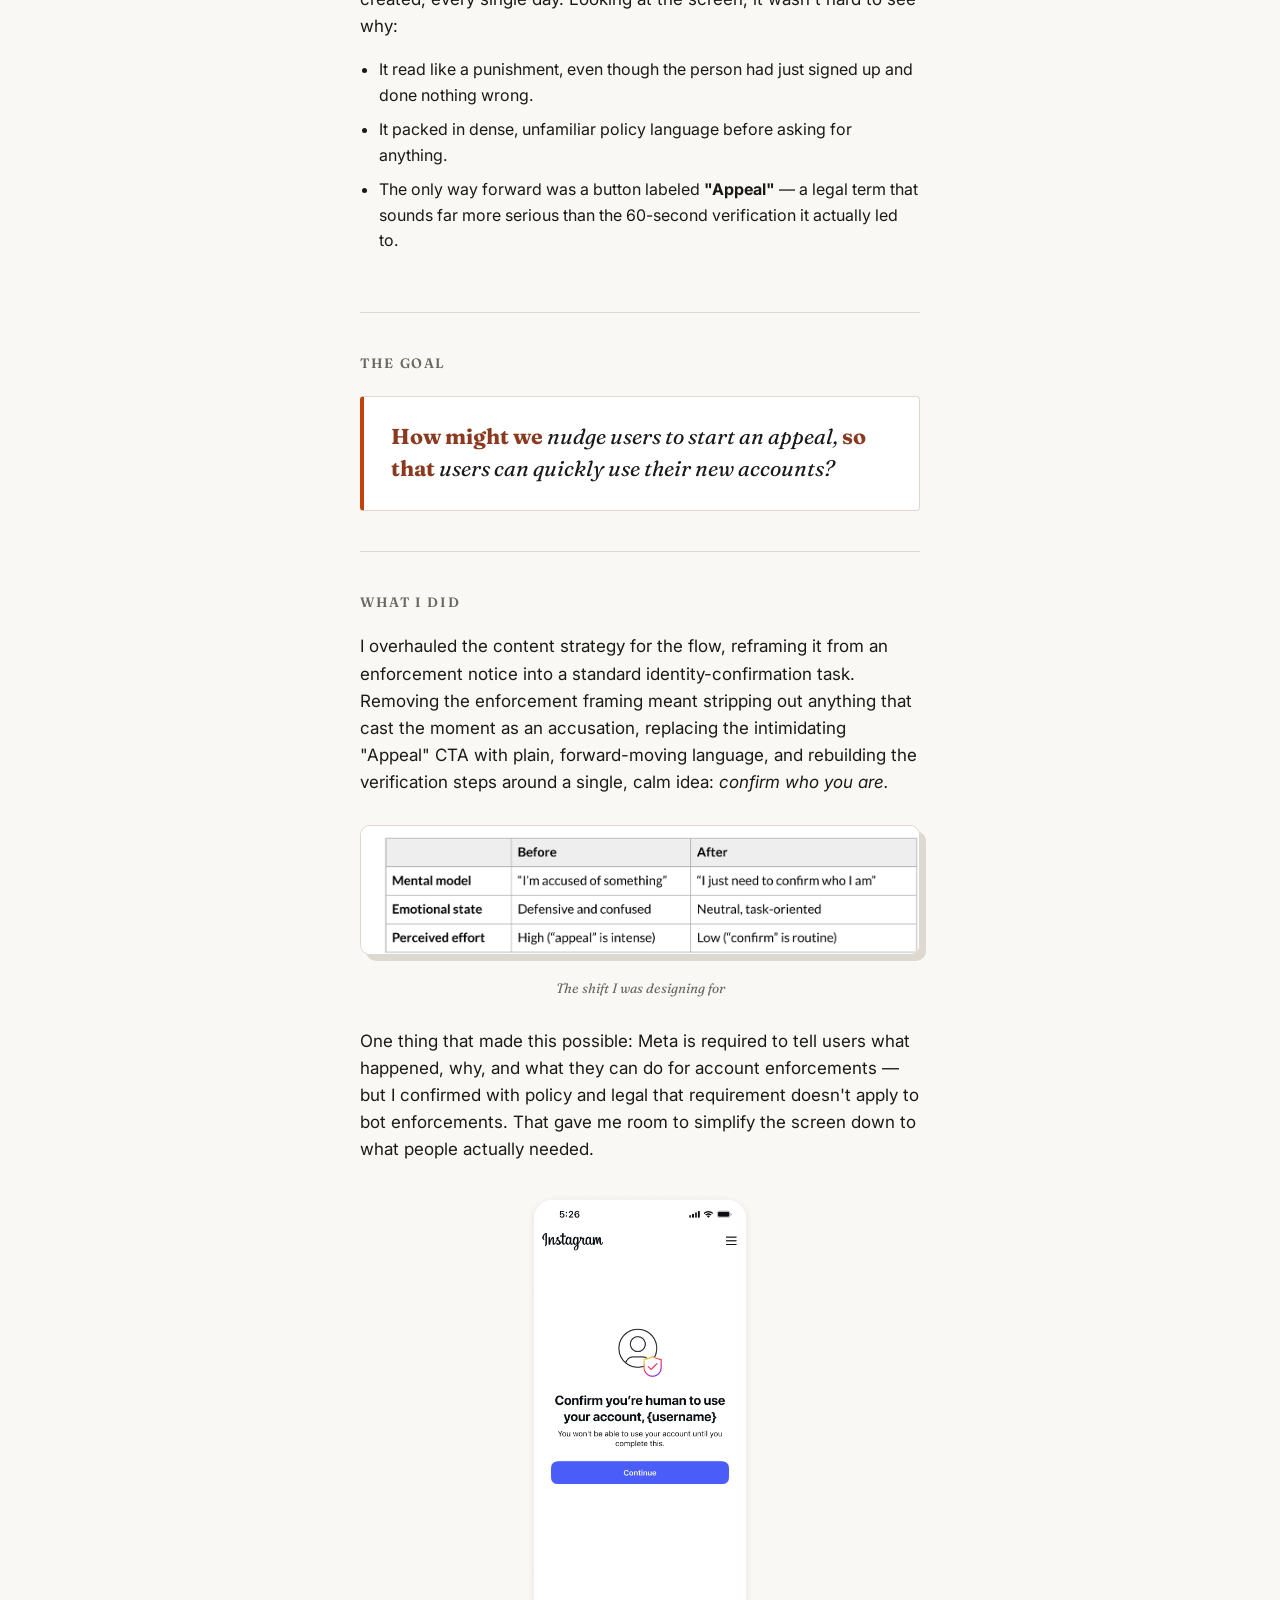
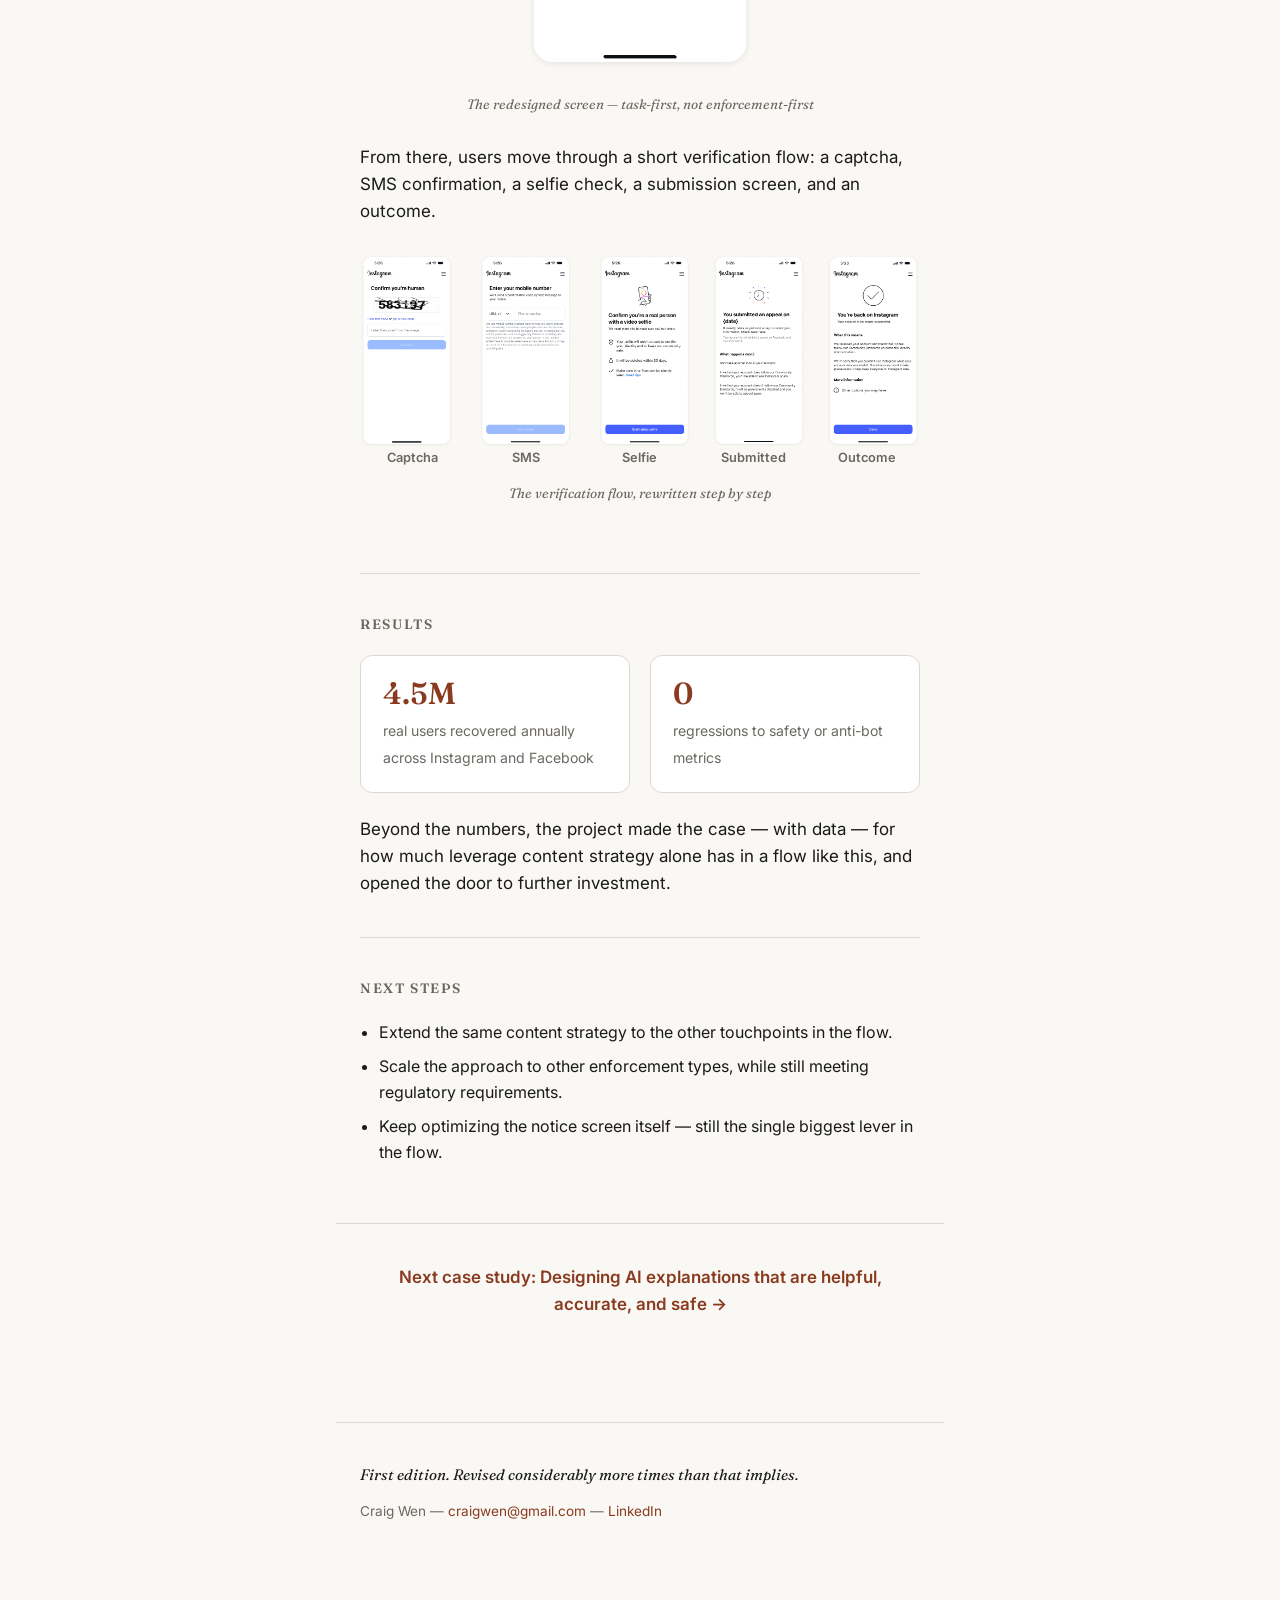
==== commit 320bdb9a: "Add rotating footer sign-off and hover notes about what I'm into Two small ways to let taste show wi" ====
--- a/case-study-account-recovery.html
+++ b/case-study-account-recovery.html
@@ -5,7 +5,7 @@
 <meta name="viewport" content="width=device-width, initial-scale=1">
 <title>Recovering 4.5M blocked accounts a year — Craig Wen</title>
 <meta name="description" content="Case study: reframing an account verification flow at Meta, recovering 4.5 million real users a year with no regressions.">
-<link rel="stylesheet" href="style.css?v=c9c57f74">
+<link rel="stylesheet" href="style.css?v=72e440d1">
 </head>
 <body>
 
@@ -105,6 +105,6 @@
   <p>Craig Wen — <a href="mailto:craigwen@gmail.com">craigwen@gmail.com</a> — <a href="https://www.linkedin.com/in/craig-wen/">LinkedIn</a></p>
 </footer>
 
-<script src="app.js?v=5b1397e5"></script>
+<script src="app.js?v=a1cac06f"></script>
 </body>
 </html>
--- a/style.css
+++ b/style.css
@@ -425,30 +425,27 @@
   transform: translateX(-50%) translateY(0);
 }
 
-/* ---------- "Words matter" callout ---------- */
-
-.words-matter {
-  margin: 1.2rem 0 0;
-  padding: 0.9rem 0 0.9rem 1rem;
-  border-left: 2.5px solid var(--hero-bg);
-  font-family: var(--serif);
-  font-style: italic;
-  font-size: 1rem;
-  line-height: 1.5;
-  color: var(--ink);
-}
-
-.words-matter::before {
-  content: 'Words matter';
-  display: block;
-  font-family: var(--sans);
-  font-style: normal;
-  font-size: 0.68rem;
-  font-weight: 700;
-  letter-spacing: 0.14em;
-  text-transform: uppercase;
-  color: var(--hero-bg);
-  margin-bottom: 0.35rem;
+/* Near the top of the page a note would open underneath the sticky header,
+   which sits above it in the stacking order. Those ones drop down instead. */
+.stat.is-below::after {
+  bottom: auto;
+  top: calc(100% + 8px);
+  transform: translateX(-50%) translateY(-4px);
+}
+
+.stat.is-below:hover::after,
+.stat.is-below:focus-visible::after {
+  transform: translateX(-50%) translateY(0);
+}
+
+/* A note is a pointer affordance, and it needs room. On touch there's nothing to
+   trigger it; in a narrow window one sitting near the right edge pushes the page
+   sideways, because a note that's merely transparent still takes up space. Drop
+   the box in both cases — app.js has mirrored the text into the span, so screen
+   readers get the note either way. */
+@media (hover: none), (max-width: 599px) {
+  .stat::after { display: none; }
+  .stat { cursor: auto; }
 }
 
 /* ---------- Copy-to-clipboard toast ---------- */
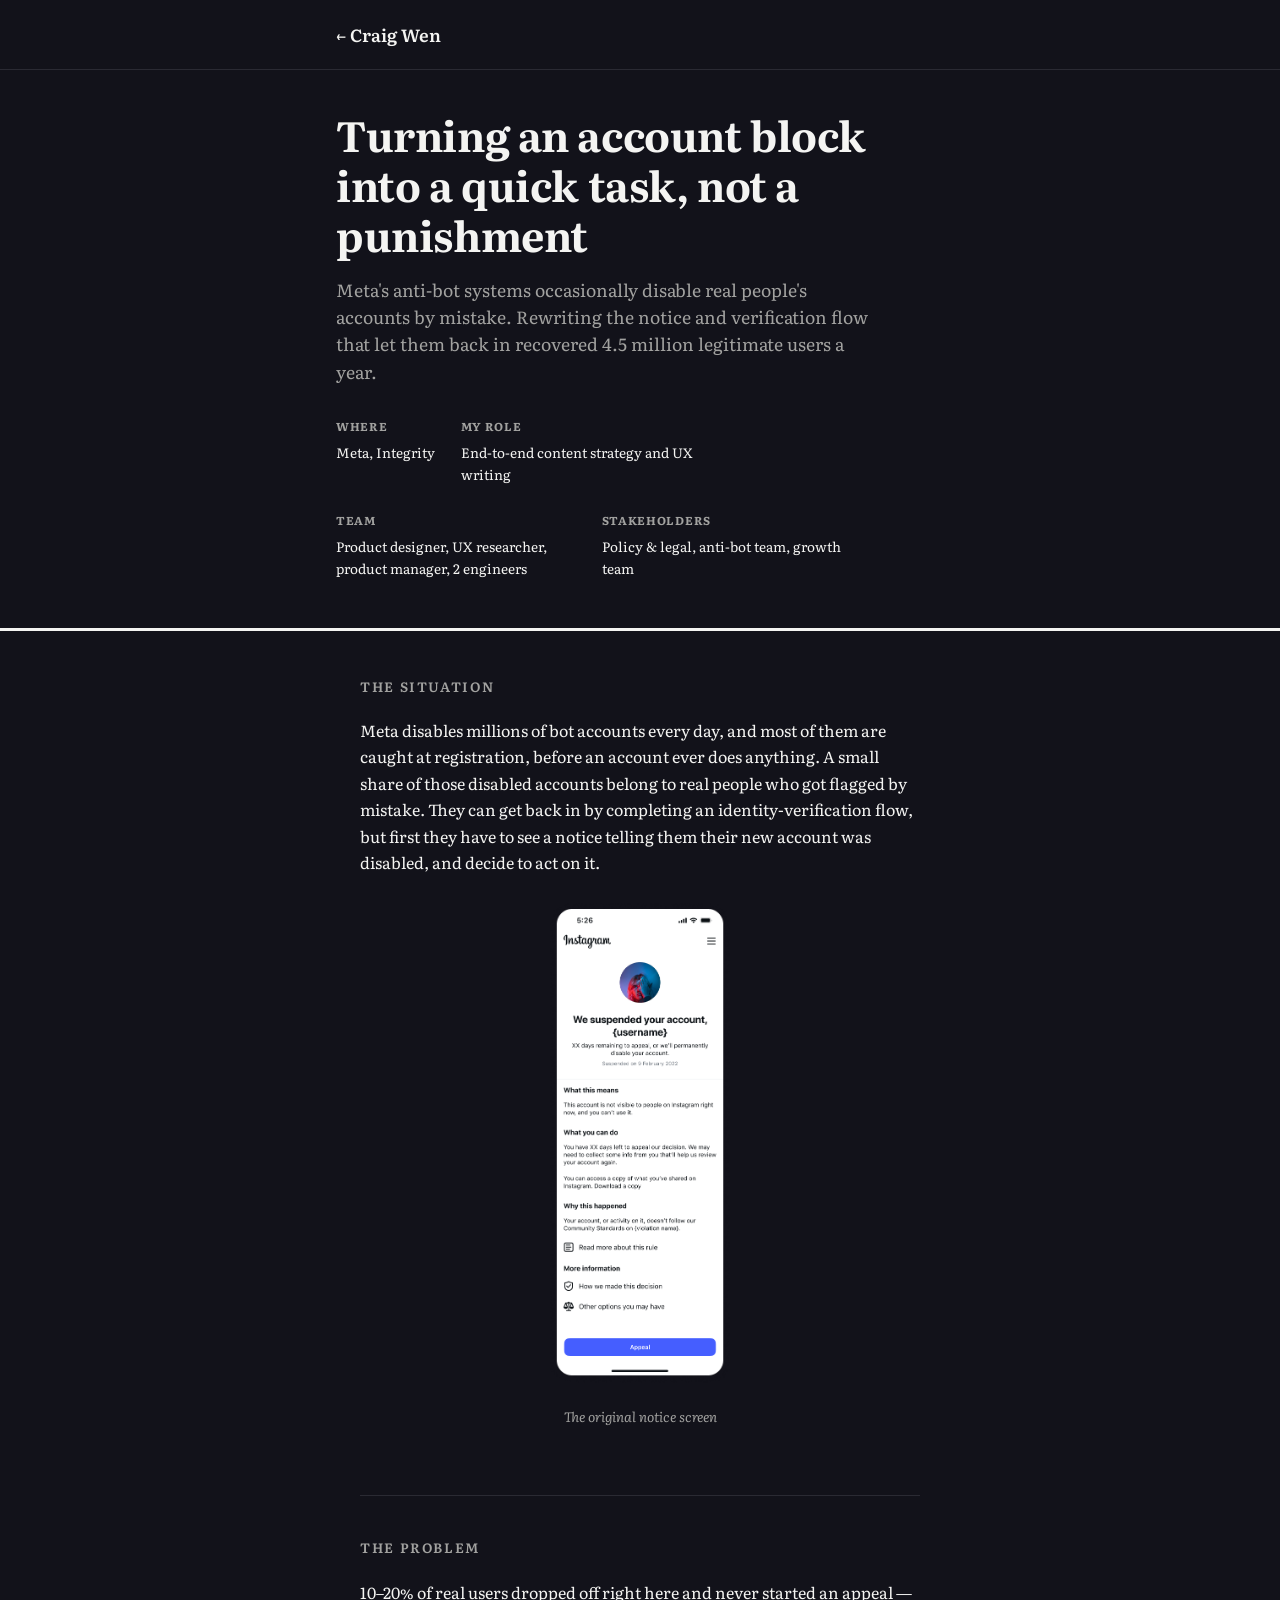
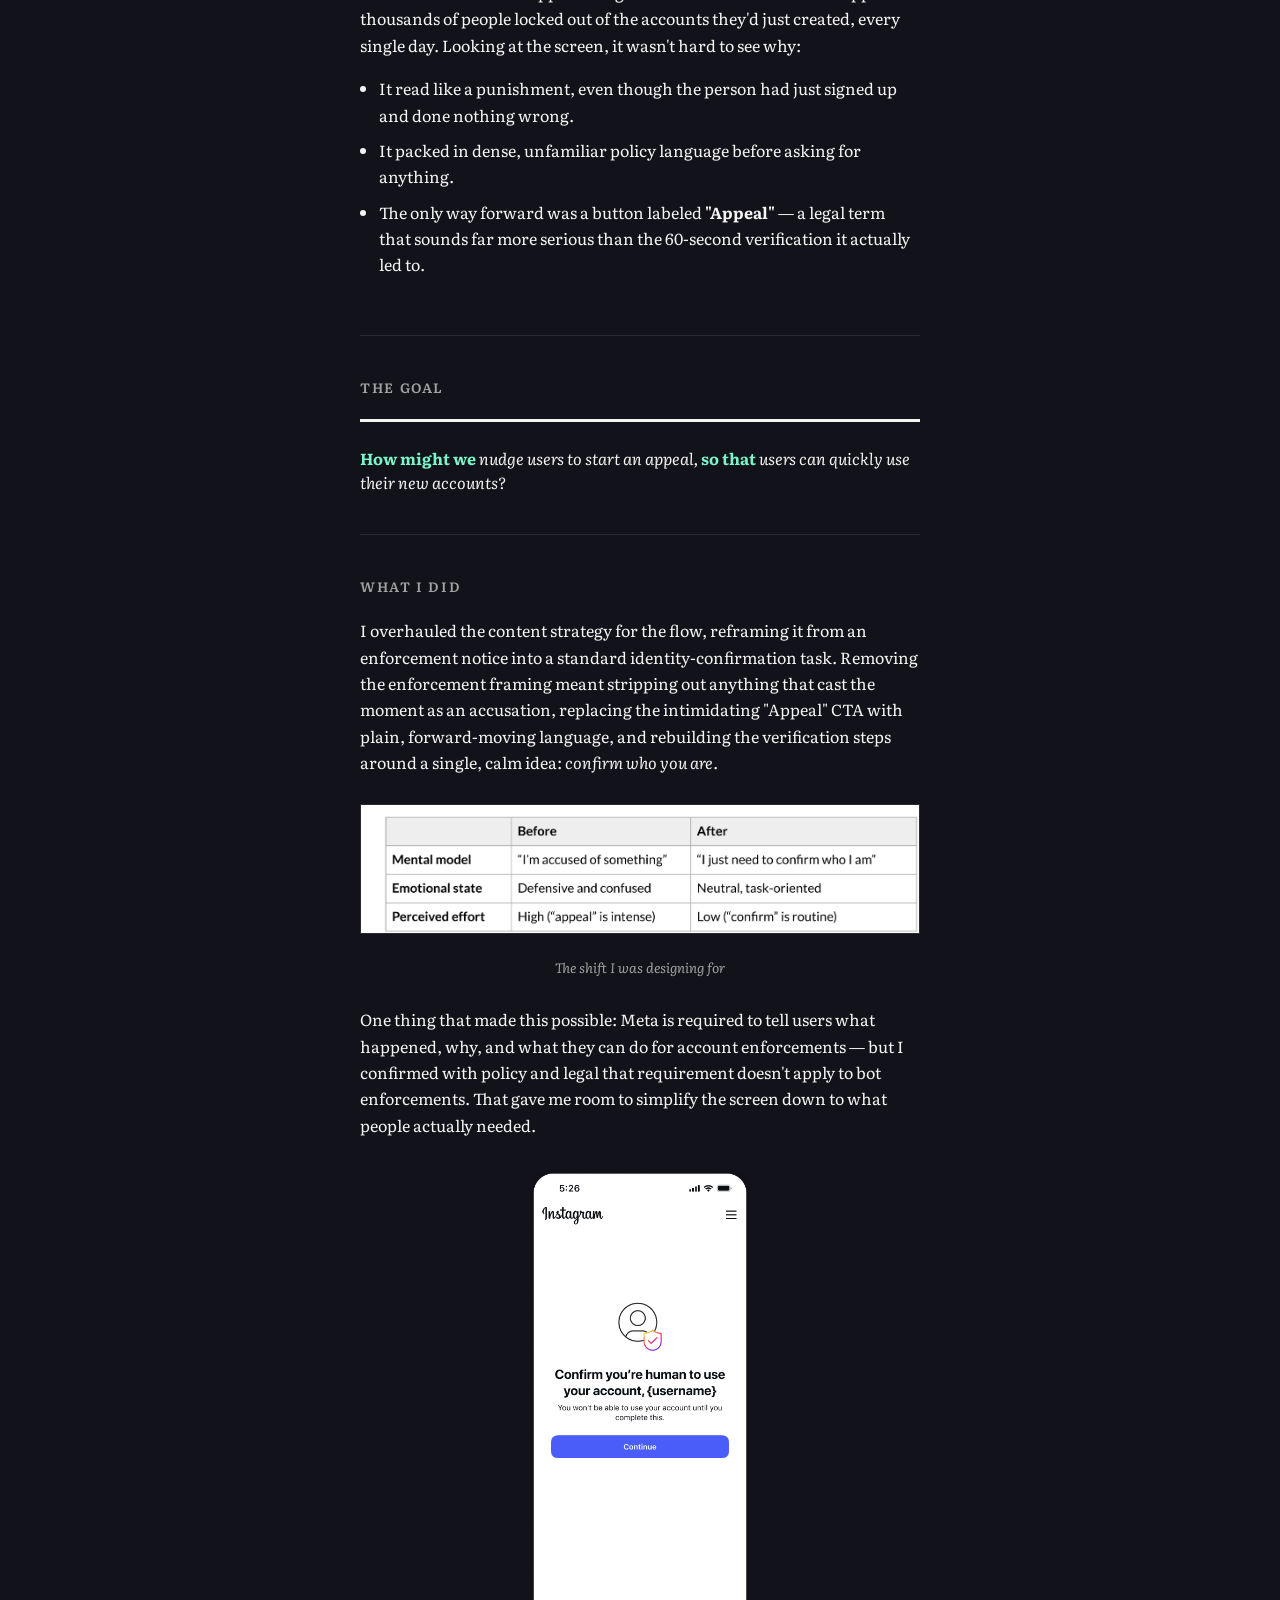
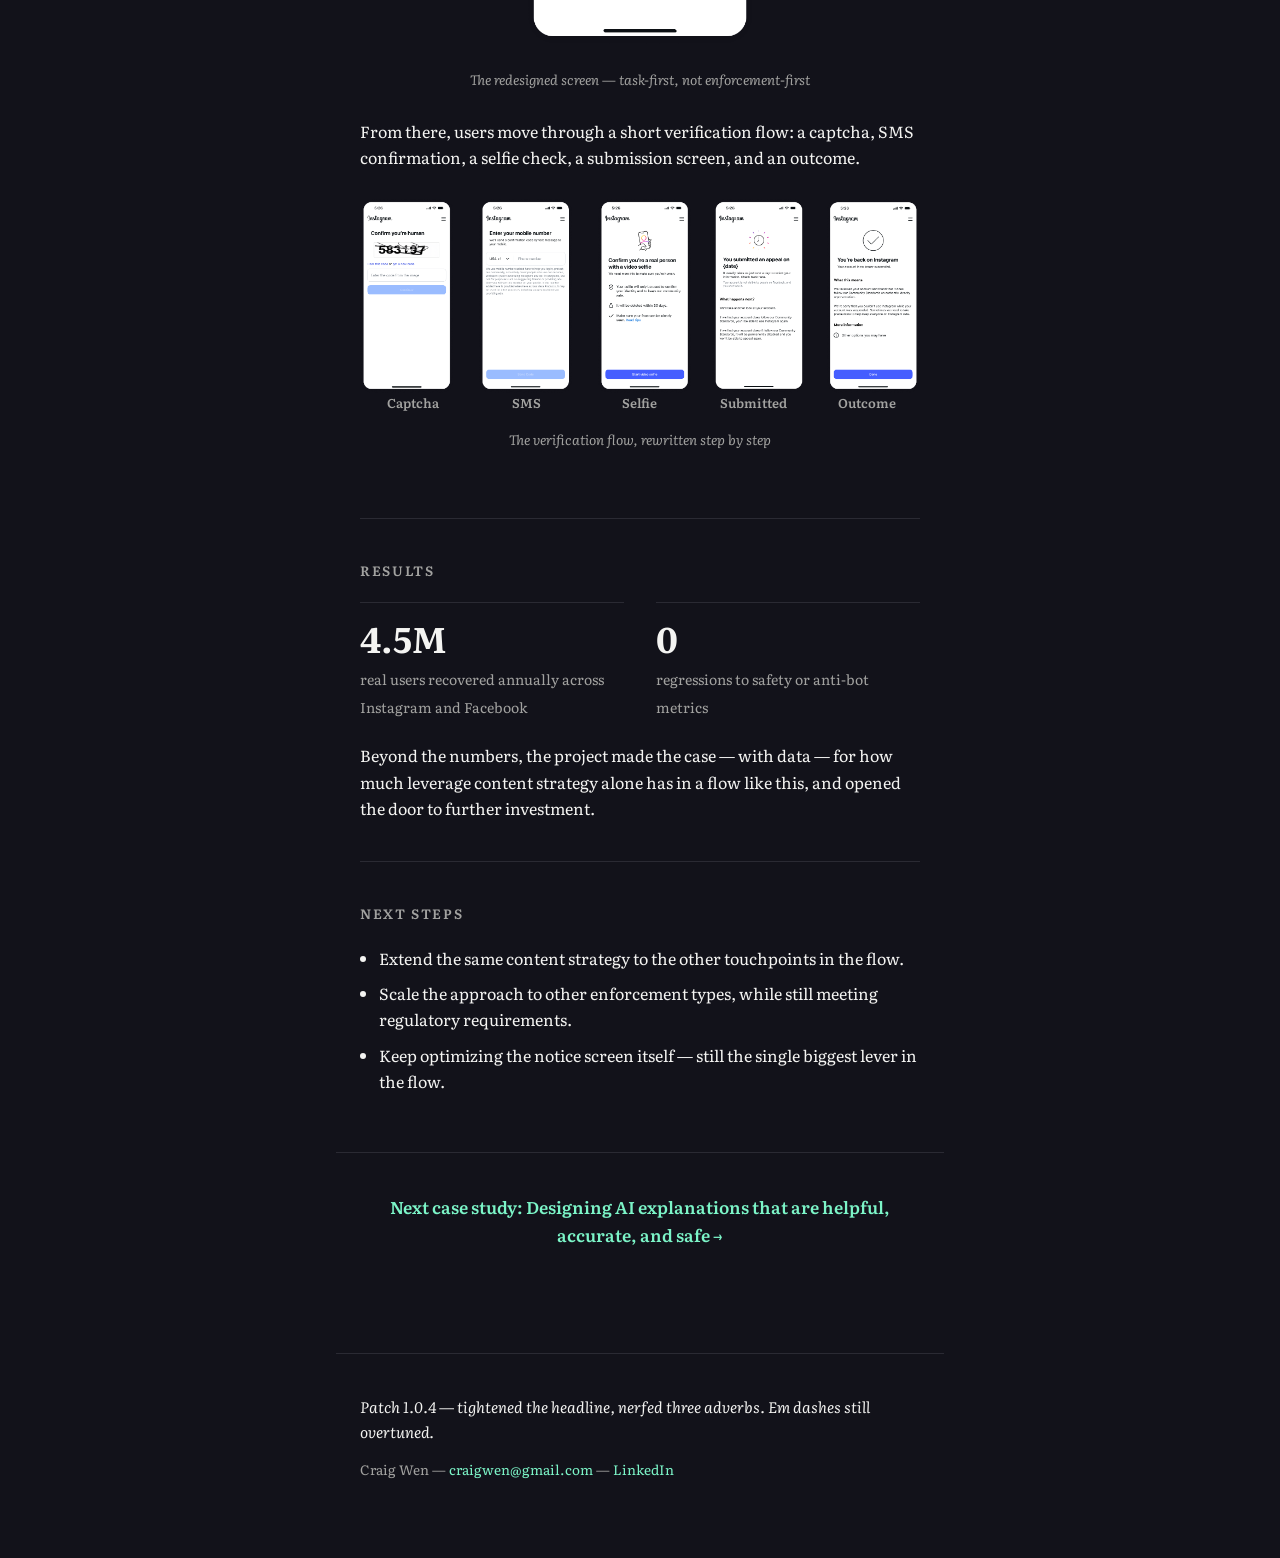
==== commit e1c087f0: "Re-skin: dark ground, one type family, remove AI-signature markers" ====
--- a/case-study-account-recovery.html
+++ b/case-study-account-recovery.html
@@ -5,7 +5,7 @@
 <meta name="viewport" content="width=device-width, initial-scale=1">
 <title>Recovering 4.5M blocked accounts a year — Craig Wen</title>
 <meta name="description" content="Case study: reframing an account verification flow at Meta, recovering 4.5 million real users a year with no regressions.">
-<link rel="stylesheet" href="style.css?v=72e440d1">
+<link rel="stylesheet" href="style.css?v=8b42b637">
 </head>
 <body>
 
@@ -17,10 +17,10 @@
 
 <div class="cs-topbar">
   <div class="cs-topbar-inner">
-    <p class="cs-eyebrow">Case study · Meta, Integrity</p>
     <h1>Turning an account block into a quick task, not a punishment</h1>
     <p class="cs-dek">Meta's anti-bot systems occasionally disable real people's accounts by mistake. Rewriting the notice and verification flow that let them back in recovered 4.5 million legitimate users a year.</p>
     <ul class="cs-meta">
+      <li><strong>Where</strong>Meta, Integrity</li>
       <li><strong>My role</strong>End-to-end content strategy and UX writing</li>
       <li><strong>Team</strong>Product designer, UX researcher, product manager, 2 engineers</li>
       <li><strong>Stakeholders</strong>Policy &amp; legal, anti-bot team, growth team</li>
@@ -105,6 +105,6 @@
   <p>Craig Wen — <a href="mailto:craigwen@gmail.com">craigwen@gmail.com</a> — <a href="https://www.linkedin.com/in/craig-wen/">LinkedIn</a></p>
 </footer>
 
-<script src="app.js?v=a1cac06f"></script>
+<script src="app.js?v=5b1397e5"></script>
 </body>
 </html>
--- a/style.css
+++ b/style.css
@@ -1,16 +1,13 @@
-@import url('https://fonts.googleapis.com/css2?family=Fraunces:opsz,wght@9..144,400;9..144,500;9..144,600&family=Inter:wght@400;500;600&display=swap');
+@import url('https://fonts.googleapis.com/css2?family=Literata:opsz,wght@7..72,300;7..72,400;7..72,500;7..72,600;7..72,700&display=swap');
 
 :root {
-  --ink: #1a1a18;
-  --paper: #faf8f4;
-  --muted: #6b6862;
-  --rule: #ddd9d0;
-  --accent: #8a3b1f;
-  --hero-bg: #c2410c;
-  --hero-bg2: #e85d2f;
-  --hero-ink: #fff6ea;
-  --serif: 'Fraunces', Georgia, serif;
-  --sans: 'Inter', -apple-system, BlinkMacSystemFont, sans-serif;
+  --ground:  #12121a;
+  --surface: #1a1a24;  /* raised panels; never used for body text backgrounds */
+  --ink:     #f4f4f2;
+  --muted:   #a2a2a0;
+  --rule:    #2a2a33;
+  --accent:  #7cf5c8;  /* links and active state — one colour, one job */
+  --font: 'Literata', Georgia, serif;
   --measure: 38rem;
 }
 
@@ -32,15 +29,19 @@
 html {
   -webkit-text-size-adjust: 100%;
   scroll-padding-top: 5.5rem;
+  background: var(--ground);
 }
 
 body {
   margin: 0;
-  background: var(--paper);
+  background: var(--ground);
   color: var(--ink);
-  font-family: var(--sans);
+  font-family: var(--font);
   font-size: 17px;
-  line-height: 1.6;
+  /* Type optically lightens on a dark ground; 400 reads thin, so the base is
+     nudged up rather than reaching for a second family. */
+  font-weight: 400;
+  line-height: 1.65;
   -webkit-font-smoothing: antialiased;
 }
 
@@ -54,7 +55,7 @@
   position: sticky;
   top: 0;
   z-index: 50;
-  background: var(--paper);
+  background: var(--ground);
   border-bottom: 1px solid var(--rule);
   padding: 1.25rem 1.5rem;
 }
@@ -68,7 +69,6 @@
 }
 
 .site-name {
-  font-family: var(--serif);
   font-weight: 600;
   font-size: 1.1rem;
   color: var(--ink);
@@ -80,7 +80,7 @@
 }
 
 .site-back:hover {
-  color: var(--hero-bg);
+  color: var(--accent);
 }
 
 .site-nav {
@@ -98,7 +98,7 @@
 }
 
 .site-nav a:hover {
-  color: var(--ink);
+  color: var(--accent);
 }
 
 @keyframes rise {
@@ -112,8 +112,8 @@
 }
 
 .summary p {
-  font-family: var(--serif);
   font-size: 1.5rem;
+  font-weight: 400;
   line-height: 1.5;
   margin: 0 0 1.3rem;
 }
@@ -121,7 +121,6 @@
 .summary p:last-child { margin-bottom: 0; }
 
 section h2 {
-  font-family: var(--serif);
   font-weight: 600;
   font-size: 0.85rem;
   text-transform: uppercase;
@@ -160,8 +159,10 @@
   max-width: 24px;
   object-fit: contain;
   flex-shrink: 0;
-  filter: grayscale(1) opacity(0.5);
-  transition: filter 0.18s ease;
+  /* On a dark ground the marks are already light; dim rather than grey them,
+     or they lose too much contrast at rest. */
+  opacity: 0.6;
+  transition: opacity 0.18s ease;
 }
 
 .rail-item:hover {
@@ -169,21 +170,21 @@
 }
 
 .rail-item:focus-visible {
-  outline: 2px solid var(--hero-bg);
+  outline: 2px solid var(--accent);
   outline-offset: 2px;
-  border-radius: 2px;
   color: var(--ink);
 }
 
+/* The one colour-bearing left border on the site: a real state indicator. */
 .rail-item.is-active {
   color: var(--ink);
   font-weight: 600;
-  border-left-color: var(--hero-bg);
+  border-left-color: var(--accent);
 }
 
 .rail-item:hover .rail-logo,
 .rail-item.is-active .rail-logo {
-  filter: none;
+  opacity: 1;
 }
 
 /* Six stacked cards would be heavy — a hairline rule is enough separation. */
@@ -249,16 +250,7 @@
   flex-shrink: 0;
 }
 
-.job-mark {
-  height: 26px;
-  display: flex;
-  align-items: center;
-  font-size: 1.2rem;
-  color: var(--hero-bg);
-}
-
 .job h3, .edu h3 {
-  font-family: var(--serif);
   font-weight: 600;
   font-size: 1.25rem;
   margin: 0;
@@ -275,7 +267,6 @@
   color: var(--muted);
   font-size: 0.95rem;
   font-style: italic;
-  font-family: var(--serif);
 }
 
 .job ul {
@@ -305,35 +296,6 @@
   font-size: 0.95rem;
 }
 
-.skill-tags {
-  list-style: none;
-  margin: 0;
-  padding: 0;
-  display: flex;
-  flex-wrap: wrap;
-  gap: 0.6rem;
-}
-
-.skill-tags li {
-  font-size: 0.88rem;
-  font-weight: 500;
-  padding: 0.4rem 0.85rem;
-  border: 1.5px solid var(--ink);
-  border-radius: 999px;
-  background: var(--paper);
-  transition: transform 0.18s ease, background 0.18s ease, color 0.18s ease;
-}
-
-.skill-tags li:nth-child(odd) { transform: rotate(-1.2deg); }
-.skill-tags li:nth-child(even) { transform: rotate(1.2deg); }
-
-.skill-tags li:hover {
-  background: var(--hero-bg);
-  border-color: var(--hero-bg);
-  color: var(--hero-ink);
-  transform: rotate(0deg) scale(1.05);
-}
-
 footer {
   padding: 2.5rem 1.5rem 4rem;
   border-top: 1px solid var(--rule);
@@ -343,7 +305,6 @@
 }
 
 .footer-sign {
-  font-family: var(--serif);
   font-style: italic;
   color: var(--ink);
   font-size: 0.95rem;
@@ -353,11 +314,9 @@
 /* ---------- Typed role + caret after the name ---------- */
 
 .site-role {
-  font-family: var(--sans);
   font-size: 0.92rem;
-  font-weight: 500;
-  color: var(--muted);
-  letter-spacing: 0.005em;
+  font-weight: 400;
+  color: var(--muted);
 }
 
 .caret {
@@ -365,7 +324,7 @@
   width: 2px;
   height: 1em;
   margin-left: 3px;
-  background: var(--hero-bg);
+  background: var(--accent);
   vertical-align: -0.12em;
   animation: blink 1.15s step-end infinite;
 }
@@ -392,7 +351,7 @@
 
 .stat:hover,
 .stat:focus-visible {
-  border-bottom-color: var(--hero-bg);
+  border-bottom-color: var(--accent);
 }
 
 .stat::after {
@@ -405,14 +364,12 @@
   max-width: 16rem;
   padding: 0.5rem 0.7rem;
   background: var(--ink);
-  color: var(--paper);
-  font-family: var(--sans);
+  color: var(--ground);
   font-style: normal;
   font-size: 0.78rem;
   font-weight: 500;
   line-height: 1.4;
   text-align: center;
-  border-radius: 8px;
   opacity: 0;
   pointer-events: none;
   transition: opacity 0.2s ease, transform 0.2s ease;
@@ -423,29 +380,6 @@
 .stat:focus-visible::after {
   opacity: 1;
   transform: translateX(-50%) translateY(0);
-}
-
-/* Near the top of the page a note would open underneath the sticky header,
-   which sits above it in the stacking order. Those ones drop down instead. */
-.stat.is-below::after {
-  bottom: auto;
-  top: calc(100% + 8px);
-  transform: translateX(-50%) translateY(-4px);
-}
-
-.stat.is-below:hover::after,
-.stat.is-below:focus-visible::after {
-  transform: translateX(-50%) translateY(0);
-}
-
-/* A note is a pointer affordance, and it needs room. On touch there's nothing to
-   trigger it; in a narrow window one sitting near the right edge pushes the page
-   sideways, because a note that's merely transparent still takes up space. Drop
-   the box in both cases — app.js has mirrored the text into the span, so screen
-   readers get the note either way. */
-@media (hover: none), (max-width: 599px) {
-  .stat::after { display: none; }
-  .stat { cursor: auto; }
 }
 
 /* ---------- Copy-to-clipboard toast ---------- */
@@ -456,11 +390,10 @@
   left: 50%;
   transform: translateX(-50%) translateY(10px);
   background: var(--ink);
-  color: var(--paper);
+  color: var(--ground);
   font-size: 0.85rem;
   font-weight: 500;
   padding: 0.65rem 1.1rem;
-  border-radius: 999px;
   opacity: 0;
   pointer-events: none;
   transition: opacity 0.25s ease, transform 0.25s ease;
@@ -479,6 +412,373 @@
 
 @media (max-width: 480px) {
   body { font-size: 16px; }
+}
+
+/* ---------- Case studies (homepage cards) ---------- */
+
+.case-studies {
+  padding: 2.5rem 0;
+  border-top: 1px solid var(--rule);
+}
+
+.cs-cards {
+  display: flex;
+  flex-direction: column;
+  gap: 1.1rem;
+}
+
+.cs-card {
+  display: grid;
+  grid-template-columns: 1fr 108px;
+  gap: 0 1.25rem;
+  align-items: start;
+  padding: 1.5rem 1.6rem;
+  background: var(--surface);
+  border: 1px solid var(--rule);
+  text-decoration: none;
+  color: inherit;
+  transition: border-color 0.18s ease, background 0.18s ease;
+}
+
+.cs-card-img {
+  grid-column: 2;
+  grid-row: 1 / 5;
+  width: 108px;
+  aspect-ratio: 9 / 18;
+  object-fit: cover;
+  object-position: center 22%;
+  border: 1px solid var(--rule);
+}
+
+.cs-card:hover {
+  border-color: var(--accent);
+  background: #1e1e29;
+}
+
+.cs-card .cs-card-eyebrow {
+  display: flex;
+  align-items: center;
+  grid-column: 1;
+  margin-bottom: 0.7rem;
+}
+
+.cs-card-logo {
+  height: 20px;
+  width: auto;
+  max-width: 104px;
+  object-fit: contain;
+  object-position: left center;
+  opacity: 0.65;
+  transition: opacity 0.18s ease;
+}
+
+.cs-card:hover .cs-card-logo {
+  opacity: 1;
+}
+
+.cs-card h3 {
+  grid-column: 1;
+  font-weight: 600;
+  font-size: 1.3rem;
+  margin: 0 0 0.5rem;
+  line-height: 1.3;
+}
+
+.cs-card p {
+  grid-column: 1;
+  margin: 0;
+  color: var(--muted);
+  font-size: 0.95rem;
+  line-height: 1.5;
+}
+
+/* ---------- Case study pages ---------- */
+
+.cs-topbar {
+  background: var(--ground);
+  color: var(--ink);
+  padding: 2.5rem 1.5rem 3rem;
+  border-bottom: 3px solid var(--ink);
+}
+
+.cs-topbar-inner {
+  max-width: var(--measure);
+  margin: 0 auto;
+}
+
+.cs-topbar h1 {
+  font-weight: 700;
+  font-size: clamp(1.9rem, 5vw, 2.6rem);
+  line-height: 1.2;
+  margin: 0 0 1rem;
+  letter-spacing: -0.01em;
+}
+
+.cs-dek {
+  font-size: 1.1rem;
+  line-height: 1.55;
+  color: var(--muted);
+  margin: 0;
+  max-width: 34rem;
+}
+
+.cs-meta {
+  display: flex;
+  flex-wrap: wrap;
+  gap: 1.6rem;
+  margin: 2rem 0 0;
+  padding: 0;
+  list-style: none;
+}
+
+.cs-meta li {
+  font-size: 0.85rem;
+  max-width: 15rem;
+}
+
+.cs-meta strong {
+  display: block;
+  font-size: 0.72rem;
+  text-transform: uppercase;
+  letter-spacing: 0.06em;
+  color: var(--muted);
+  margin-bottom: 0.3rem;
+}
+
+.cs-body {
+  max-width: var(--measure);
+  margin: 0 auto;
+  padding: 0 1.5rem;
+}
+
+.cs-section {
+  padding: 2.5rem 0;
+  border-top: 1px solid var(--rule);
+}
+
+.cs-section:first-child {
+  border-top: none;
+  padding-top: 2.75rem;
+}
+
+.cs-section h2 {
+  font-weight: 600;
+  font-size: 0.85rem;
+  text-transform: uppercase;
+  letter-spacing: 0.12em;
+  color: var(--muted);
+  margin: 0 0 1.25rem;
+}
+
+.cs-section p {
+  margin: 0 0 1.1rem;
+  font-size: 1rem;
+}
+
+.cs-section p:last-child { margin-bottom: 0; }
+
+.cs-section ul, .cs-section ol {
+  margin: 0 0 1.1rem;
+  padding-left: 1.2rem;
+}
+
+.cs-section li {
+  margin-bottom: 0.55rem;
+  font-size: 1rem;
+}
+
+.cs-section li:last-child { margin-bottom: 0; }
+
+/* Rule above rather than a coloured left border. */
+.cs-hmw {
+  font-size: 1.35rem;
+  line-height: 1.5;
+  font-style: italic;
+  padding: 1.5rem 0 0;
+  border-top: 3px solid var(--ink);
+}
+
+.cs-hmw b { font-style: normal; color: var(--accent); }
+
+.cs-figure {
+  margin: 1.75rem 0;
+  text-align: center;
+}
+
+.cs-figure img {
+  max-width: 100%;
+  border: 1px solid var(--rule);
+}
+
+.cs-figure.is-wide img { max-width: 100%; }
+
+.cs-figure.is-device img {
+  border: none;
+  max-height: 480px;
+}
+
+.cs-flow-labels {
+  display: grid;
+  grid-template-columns: repeat(5, 1fr);
+  gap: 0.5rem;
+  margin: -0.5rem 0 0;
+}
+
+.cs-flow-labels span {
+  text-align: center;
+  font-size: 0.8rem;
+  color: var(--muted);
+  font-weight: 600;
+}
+
+@media (max-width: 480px) {
+  .cs-flow-labels span { font-size: 0.68rem; }
+}
+
+.cs-figure figcaption {
+  margin-top: 0.9rem;
+  font-size: 0.85rem;
+  color: var(--muted);
+  font-style: italic;
+}
+
+.cs-figure-row {
+  display: flex;
+  gap: 1.5rem;
+  justify-content: center;
+  flex-wrap: wrap;
+  margin: 1.75rem 0 0.9rem;
+}
+
+.cs-figure-row img {
+  max-height: 340px;
+  width: auto;
+  border: 1px solid var(--rule);
+}
+
+.cs-quote {
+  font-size: 1.05rem;
+  font-style: italic;
+  line-height: 1.6;
+  padding: 1.3rem 0 1.3rem 1.4rem;
+  border-left: 1px solid var(--rule);
+  margin: 0 0 1.1rem;
+}
+
+.cs-quote:before { content: '“'; color: var(--muted); font-style: normal; }
+.cs-quote:after { content: '”'; color: var(--muted); font-style: normal; }
+
+/* Typographic, not boxed: a large numeral over a rule. */
+.cs-stats {
+  display: grid;
+  grid-template-columns: repeat(auto-fit, minmax(11rem, 1fr));
+  gap: 1.2rem 2rem;
+  margin: 0.5rem 0 0;
+}
+
+.cs-stat {
+  padding: 1rem 0 0;
+  border-top: 1px solid var(--rule);
+}
+
+.cs-stat .num {
+  display: block;
+  font-weight: 700;
+  font-size: 2.2rem;
+  color: var(--ink);
+  line-height: 1.1;
+  margin-bottom: 0.4rem;
+}
+
+.cs-stat .label {
+  font-size: 0.88rem;
+  color: var(--muted);
+}
+
+.cs-flow {
+  display: flex;
+  align-items: center;
+  gap: 0.6rem;
+  flex-wrap: wrap;
+  margin: 1.5rem 0;
+}
+
+.cs-flow-step {
+  display: flex;
+  flex-direction: column;
+  align-items: center;
+  gap: 0.5rem;
+  text-align: center;
+  width: 6.5rem;
+}
+
+/* Plain numeral — a filled circle chip reads as a stock "1-2-3" sequence. */
+.cs-flow-step .n {
+  font-weight: 700;
+  font-size: 1.1rem;
+  color: var(--muted);
+}
+
+.cs-flow-step span:last-child {
+  font-size: 0.82rem;
+  color: var(--muted);
+}
+
+.cs-flow-arrow {
+  color: var(--rule);
+  font-size: 1.3rem;
+}
+
+.cs-dodont {
+  display: grid;
+  grid-template-columns: repeat(auto-fit, minmax(13rem, 1fr));
+  gap: 1.2rem 2rem;
+  margin: 1.5rem 0 0;
+}
+
+/* Distinguished by label colour and a top rule, not a coloured left border. */
+.cs-dodont > div {
+  padding: 1rem 0 0;
+  border-top: 1px solid var(--rule);
+}
+
+.cs-dodont .do { border-top-color: #7cf5c8; }
+.cs-dodont .dont { border-top-color: #ff9f9f; }
+
+.cs-dodont .label {
+  display: block;
+  font-size: 0.72rem;
+  font-weight: 700;
+  letter-spacing: 0.08em;
+  text-transform: uppercase;
+  margin-bottom: 0.5rem;
+}
+
+.cs-dodont .do .label { color: #7cf5c8; }
+.cs-dodont .dont .label { color: #ff9f9f; }
+
+.cs-nextup {
+  padding: 2.5rem 1.5rem 4rem;
+  border-top: 1px solid var(--rule);
+  max-width: var(--measure);
+  margin: 0 auto;
+  text-align: center;
+}
+
+.cs-nextup a {
+  color: var(--accent);
+  font-weight: 600;
+  text-decoration: none;
+}
+
+@media (max-width: 480px) {
+  .cs-figure-row { flex-direction: column; align-items: center; }
+  .cs-figure-row img { max-height: none; }
+}
+
+/* Must come after the base .cs-card rules — same specificity, so source order
+   decides. Placed earlier, these overrides silently lose. */
+@media (max-width: 480px) {
   .cs-card {
     grid-template-columns: 1fr;
   }
@@ -490,428 +790,7 @@
   }
 }
 
-/* ---------- Case studies (homepage cards) ---------- */
-
-.case-studies {
-  padding: 2.5rem 0;
-  border-top: 1px solid var(--rule);
-}
-
-.cs-cards {
-  display: flex;
-  flex-direction: column;
-  gap: 1.1rem;
-}
-
-.cs-card {
-  display: grid;
-  grid-template-columns: 1fr 108px;
-  gap: 0 1.25rem;
-  align-items: start;
-  padding: 1.5rem 1.6rem;
-  background: var(--paper);
-  border: 1.5px solid var(--rule);
-  border-radius: 14px;
-  text-decoration: none;
-  color: inherit;
-  transition: transform 0.18s ease, border-color 0.18s ease, box-shadow 0.18s ease;
-}
-
-.cs-card-img {
-  grid-column: 2;
-  grid-row: 1 / 5;
-  width: 108px;
-  aspect-ratio: 9 / 18;
-  object-fit: cover;
-  object-position: center 22%;
-  border-radius: 10px;
-  border: 1px solid var(--rule);
-}
-
-.cs-card:hover {
-  transform: translateY(-3px);
-  border-color: var(--hero-bg);
-  box-shadow: 4px 5px 0 var(--rule);
-}
-
-.cs-card .cs-card-eyebrow {
-  display: flex;
-  align-items: center;
-  grid-column: 1;
-  margin-bottom: 0.7rem;
-}
-
-.cs-card-logo {
-  height: 20px;
-  width: auto;
-  max-width: 104px;
-  object-fit: contain;
-  object-position: left center;
-  filter: grayscale(1) opacity(0.55);
-  transition: filter 0.18s ease;
-}
-
-.cs-card:hover .cs-card-logo {
-  filter: none;
-}
-
-.cs-card h3 {
-  grid-column: 1;
-  font-family: var(--serif);
-  font-weight: 600;
-  font-size: 1.3rem;
-  margin: 0 0 0.5rem;
-  line-height: 1.3;
-}
-
-.cs-card p {
-  grid-column: 1;
-  margin: 0;
-  color: var(--muted);
-  font-size: 0.95rem;
-  line-height: 1.5;
-}
-
-.cs-card .cs-card-cta {
-  font-size: 0.85rem;
-  font-weight: 600;
-  color: var(--ink);
-}
-
-.cs-card .cs-card-cta::after {
-  content: ' →';
-}
-
-/* ---------- Case study pages ---------- */
-
-.cs-topbar {
-  background: radial-gradient(120% 140% at 18% 0%, var(--hero-bg2) 0%, var(--hero-bg) 60%);
-  background-size: 200% 200%;
-  color: var(--hero-ink);
-  padding: 2.5rem 1.5rem 3rem;
-  animation: drift 34s ease-in-out infinite alternate;
-}
-
-@keyframes drift {
-  from { background-position: 0% 0%; }
-  to { background-position: 100% 60%; }
-}
-
-.cs-topbar-inner {
-  max-width: var(--measure);
-  margin: 0 auto;
-}
-
-.cs-eyebrow {
-  font-weight: 600;
-  font-size: 0.85rem;
-  letter-spacing: 0.08em;
-  text-transform: uppercase;
-  opacity: 0.85;
-  margin: 0 0 0.75rem;
-}
-
-.cs-topbar h1 {
-  font-family: var(--serif);
-  font-weight: 600;
-  font-size: clamp(1.9rem, 5vw, 2.6rem);
-  line-height: 1.2;
-  margin: 0 0 1rem;
-  letter-spacing: -0.01em;
-}
-
-.cs-dek {
-  font-size: 1.1rem;
-  line-height: 1.55;
-  opacity: 0.92;
-  margin: 0;
-  max-width: 34rem;
-}
-
-.cs-meta {
-  display: flex;
-  flex-wrap: wrap;
-  gap: 1.6rem;
-  margin: 2rem 0 0;
-  padding: 0;
-  list-style: none;
-}
-
-.cs-meta li {
-  font-size: 0.85rem;
-  max-width: 15rem;
-}
-
-.cs-meta strong {
-  display: block;
-  font-size: 0.72rem;
-  text-transform: uppercase;
-  letter-spacing: 0.06em;
-  opacity: 0.75;
-  margin-bottom: 0.3rem;
-}
-
-.cs-body {
-  max-width: var(--measure);
-  margin: 0 auto;
-  padding: 0 1.5rem;
-}
-
-.cs-section {
-  padding: 2.5rem 0;
-  border-top: 1px solid var(--rule);
-}
-
-.cs-section:first-child {
-  border-top: none;
-  padding-top: 2.75rem;
-}
-
-.cs-section h2 {
-  font-family: var(--serif);
-  font-weight: 600;
-  font-size: 0.85rem;
-  text-transform: uppercase;
-  letter-spacing: 0.12em;
-  color: var(--muted);
-  margin: 0 0 1.25rem;
-}
-
-.cs-.cs-section p {
-  margin: 0 0 1.1rem;
-  font-size: 1rem;
-}
-
-.cs-section p:last-child { margin-bottom: 0; }
-
-.cs-section ul, .cs-section ol {
-  margin: 0 0 1.1rem;
-  padding-left: 1.2rem;
-}
-
-.cs-section li {
-  margin-bottom: 0.55rem;
-  font-size: 1rem;
-}
-
-.cs-section li:last-child { margin-bottom: 0; }
-
-.cs-hmw {
-  font-family: var(--serif);
-  font-size: 1.35rem;
-  line-height: 1.5;
-  font-style: italic;
-  padding: 1.5rem 1.7rem;
-  background: #fff;
-  border: 1.5px solid var(--rule);
-  border-left: 4px solid var(--hero-bg);
-  border-radius: 4px;
-}
-
-.cs-hmw b { font-style: normal; color: var(--accent); }
-
-.cs-figure {
-  margin: 1.75rem 0;
-  text-align: center;
-}
-
-.cs-figure img {
-  max-width: 100%;
-  border-radius: 10px;
-  border: 1px solid var(--rule);
-  box-shadow: 6px 6px 0 var(--rule);
-}
-
-.cs-figure.is-wide img { max-width: 100%; }
-
-.cs-figure.is-device img {
-  border: none;
-  box-shadow: none;
-  max-height: 480px;
-}
-
-.cs-flow-labels {
-  display: grid;
-  grid-template-columns: repeat(5, 1fr);
-  gap: 0.5rem;
-  margin: -0.5rem 0 0;
-}
-
-.cs-flow-labels span {
-  text-align: center;
-  font-size: 0.8rem;
-  color: var(--muted);
-  font-weight: 600;
-}
-
-@media (max-width: 480px) {
-  .cs-flow-labels span { font-size: 0.68rem; }
-}
-
-.cs-figure figcaption {
-  margin-top: 0.9rem;
-  font-size: 0.85rem;
-  color: var(--muted);
-  font-style: italic;
-  font-family: var(--serif);
-}
-
-.cs-figure-row {
-  display: flex;
-  gap: 1.5rem;
-  justify-content: center;
-  flex-wrap: wrap;
-  margin: 1.75rem 0 0.9rem;
-}
-
-.cs-figure-row img {
-  max-height: 340px;
-  width: auto;
-  border-radius: 10px;
-  border: 1px solid var(--rule);
-  box-shadow: 6px 6px 0 var(--rule);
-}
-
-.cs-quote {
-  font-family: var(--serif);
-  font-size: 1.05rem;
-  font-style: italic;
-  line-height: 1.6;
-  padding: 1.3rem 1.6rem;
-  background: #fff;
-  border: 1.5px solid var(--rule);
-  border-radius: 10px;
-  margin: 0 0 1.1rem;
-}
-
-.cs-quote:before { content: '“'; color: var(--hero-bg); font-style: normal; }
-.cs-quote:after { content: '”'; color: var(--hero-bg); font-style: normal; }
-
-.cs-stats {
-  display: grid;
-  grid-template-columns: repeat(auto-fit, minmax(11rem, 1fr));
-  gap: 1.2rem;
-  margin: 0.5rem 0 0;
-}
-
-.cs-stat {
-  padding: 1.3rem 1.4rem;
-  background: #fff;
-  border: 1.5px solid var(--rule);
-  border-radius: 12px;
-}
-
-.cs-stat .num {
-  display: block;
-  font-family: var(--serif);
-  font-weight: 600;
-  font-size: 1.9rem;
-  color: var(--accent);
-  line-height: 1.1;
-  margin-bottom: 0.4rem;
-}
-
-.cs-stat .label {
-  font-size: 0.88rem;
-  color: var(--muted);
-}
-
-.cs-flow {
-  display: flex;
-  align-items: center;
-  gap: 0.6rem;
-  flex-wrap: wrap;
-  margin: 1.5rem 0;
-}
-
-.cs-flow-step {
-  display: flex;
-  flex-direction: column;
-  align-items: center;
-  gap: 0.5rem;
-  text-align: center;
-  width: 6.5rem;
-}
-
-.cs-flow-step .n {
-  width: 2.4rem;
-  height: 2.4rem;
-  border-radius: 50%;
-  background: var(--hero-bg);
-  color: var(--hero-ink);
-  display: flex;
-  align-items: center;
-  justify-content: center;
-  font-family: var(--serif);
-  font-weight: 600;
-}
-
-.cs-flow-step span:last-child {
-  font-size: 0.82rem;
-  color: var(--muted);
-}
-
-.cs-flow-arrow {
-  color: var(--rule);
-  font-size: 1.3rem;
-}
-
-.cs-dodont {
-  display: grid;
-  grid-template-columns: repeat(auto-fit, minmax(13rem, 1fr));
-  gap: 1.2rem;
-  margin: 1.5rem 0 0;
-}
-
-.cs-dodont > div {
-  padding: 1.3rem 1.4rem;
-  border-radius: 12px;
-  border: 1.5px solid var(--rule);
-}
-
-.cs-dodont .do {
-  background: #fff;
-  border-left: 4px solid #3b7d4f;
-}
-
-.cs-dodont .dont {
-  background: #fff;
-  border-left: 4px solid var(--accent);
-}
-
-.cs-dodont .label {
-  display: block;
-  font-size: 0.72rem;
-  font-weight: 700;
-  letter-spacing: 0.08em;
-  text-transform: uppercase;
-  margin-bottom: 0.5rem;
-}
-
-.cs-dodont .do .label { color: #3b7d4f; }
-.cs-dodont .dont .label { color: var(--accent); }
-
-.cs-nextup {
-  padding: 2.5rem 1.5rem 4rem;
-  border-top: 1px solid var(--rule);
-  max-width: var(--measure);
-  margin: 0 auto;
-  text-align: center;
-}
-
-.cs-nextup a {
-  color: var(--accent);
-  font-weight: 600;
-  text-decoration: none;
-}
-
-@media (max-width: 480px) {
-  .cs-figure-row { flex-direction: column; align-items: center; }
-  .cs-figure-row img { max-height: none; }
-}
-
 @media (prefers-reduced-motion: reduce) {
   .caret { animation: none; }
-  .cs-topbar { animation: none; }
   .stat::after { transition: opacity 0.15s ease; }
 }
